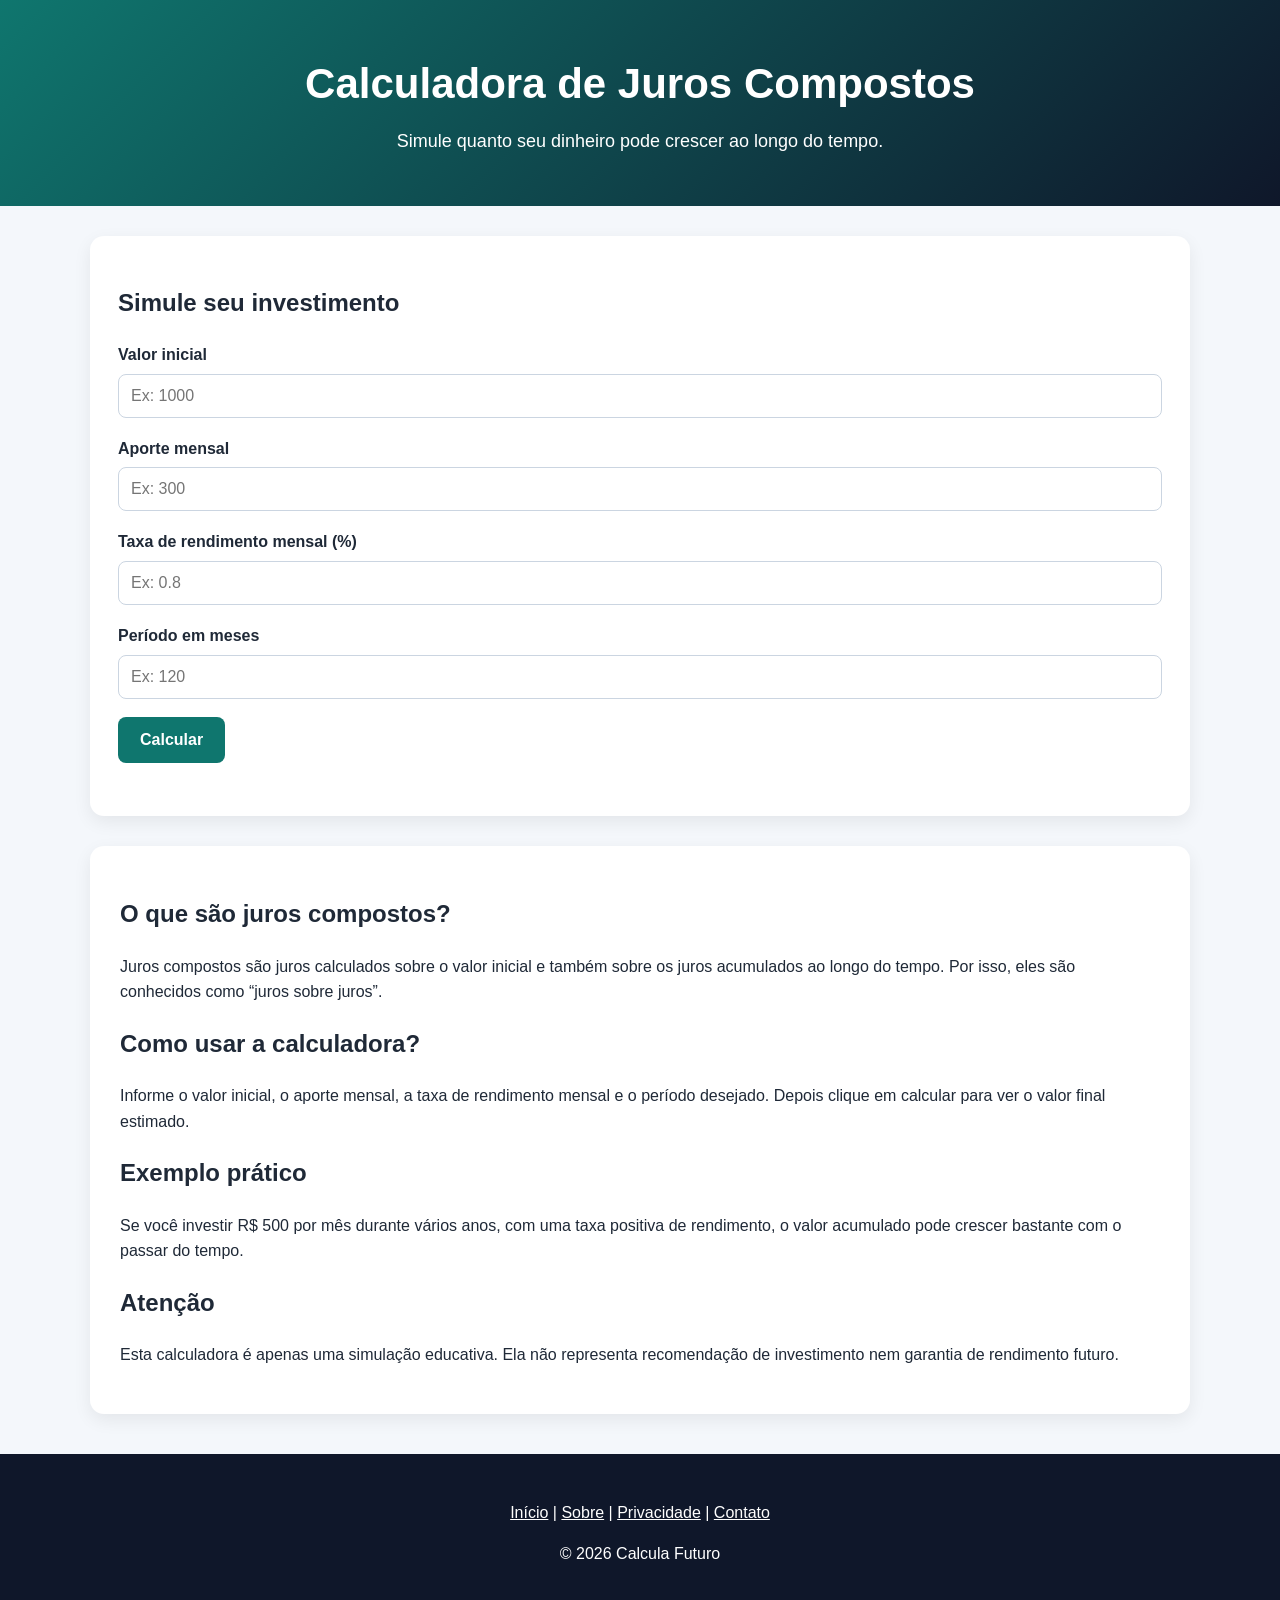
==== juros-compostos.html @ 310ac9f4 "Criar juros-compostos.html" ====
<!DOCTYPE html>
<html lang="pt-BR">
<head>
  <meta charset="UTF-8">
  <meta name="viewport" content="width=device-width, initial-scale=1.0">
  <title>Calculadora de Juros Compostos Online e Gratuita</title>
  <meta name="description" content="Calcule juros compostos com aporte mensal, valor inicial, prazo e taxa de rendimento. Simulador gratuito para investimentos.">
  <link rel="stylesheet" href="style.css">
</head>
<body>

  <header class="topo">
    <div class="container">
      <h1>Calculadora de Juros Compostos</h1>
      <p>Simule quanto seu dinheiro pode crescer ao longo do tempo.</p>
    </div>
  </header>

  <main class="container">

    <section class="formulario">
      <h2>Simule seu investimento</h2>

      <div class="campo">
        <label for="valorInicial">Valor inicial</label>
        <input type="number" id="valorInicial" placeholder="Ex: 1000">
      </div>

      <div class="campo">
        <label for="aporteMensal">Aporte mensal</label>
        <input type="number" id="aporteMensal" placeholder="Ex: 300">
      </div>

      <div class="campo">
        <label for="taxa">Taxa de rendimento mensal (%)</label>
        <input type="number" id="taxa" step="0.01" placeholder="Ex: 0.8">
      </div>

      <div class="campo">
        <label for="periodo">Período em meses</label>
        <input type="number" id="periodo" placeholder="Ex: 120">
      </div>

      <button onclick="calcularJuros()">Calcular</button>

      <div id="resultado" class="resultado" style="display:none;"></div>
      <div id="tabela" class="tabela-container"></div>
    </section>

    <section class="conteudo">
      <h2>O que são juros compostos?</h2>
      <p>
        Juros compostos são juros calculados sobre o valor inicial e também sobre os juros acumulados
        ao longo do tempo. Por isso, eles são conhecidos como “juros sobre juros”.
      </p>

      <h2>Como usar a calculadora?</h2>
      <p>
        Informe o valor inicial, o aporte mensal, a taxa de rendimento mensal e o período desejado.
        Depois clique em calcular para ver o valor final estimado.
      </p>

      <h2>Exemplo prático</h2>
      <p>
        Se você investir R$ 500 por mês durante vários anos, com uma taxa positiva de rendimento,
        o valor acumulado pode crescer bastante com o passar do tempo.
      </p>

      <h2>Atenção</h2>
      <p>
        Esta calculadora é apenas uma simulação educativa. Ela não representa recomendação de investimento
        nem garantia de rendimento futuro.
      </p>
    </section>

  </main>

  <footer class="rodape">
    <div class="container">
      <p>
        <a href="index.html">Início</a> |
        <a href="sobre.html">Sobre</a> |
        <a href="privacidade.html">Privacidade</a> |
        <a href="contato.html">Contato</a>
      </p>
      <p>© 2026 Calcula Futuro</p>
    </div>
  </footer>

  <script src="script.js"></script>
</body>
</html>
---- style.css ----
* {
  box-sizing: border-box;
}

body {
  margin: 0;
  font-family: Arial, Helvetica, sans-serif;
  background: #f4f7fb;
  color: #1f2937;
  line-height: 1.6;
}

.container {
  width: 92%;
  max-width: 1100px;
  margin: 0 auto;
}

.topo {
  background: linear-gradient(135deg, #0f766e, #0f172a);
  color: white;
  padding: 50px 0;
  text-align: center;
}

.topo h1 {
  font-size: 42px;
  margin: 0 0 10px;
}

.topo p {
  font-size: 18px;
  margin: 0;
}

.hero {
  background: white;
  margin-top: 30px;
  padding: 35px;
  border-radius: 16px;
  box-shadow: 0 8px 24px rgba(0, 0, 0, 0.08);
  text-align: center;
}

.hero h2 {
  font-size: 32px;
  margin-top: 0;
}

.botao {
  display: inline-block;
  background: #0f766e;
  color: white;
  padding: 14px 22px;
  border-radius: 8px;
  text-decoration: none;
  font-weight: bold;
  margin-top: 15px;
}

.botao:hover {
  background: #115e59;
}

.cards {
  display: grid;
  grid-template-columns: repeat(3, 1fr);
  gap: 22px;
  margin: 30px 0;
}

.card {
  background: white;
  padding: 24px;
  border-radius: 14px;
  box-shadow: 0 6px 18px rgba(0, 0, 0, 0.07);
}

.card h3 {
  margin-top: 0;
}

.card a {
  color: #0f766e;
  font-weight: bold;
}

.bloqueado {
  opacity: 0.7;
}

.formulario {
  background: white;
  padding: 28px;
  border-radius: 14px;
  box-shadow: 0 6px 18px rgba(0, 0, 0, 0.07);
  margin: 30px 0;
}

.campo {
  margin-bottom: 18px;
}

label {
  display: block;
  font-weight: bold;
  margin-bottom: 6px;
}

input, select {
  width: 100%;
  padding: 12px;
  border: 1px solid #cbd5e1;
  border-radius: 8px;
  font-size: 16px;
}

button {
  background: #0f766e;
  color: white;
  padding: 14px 22px;
  border: none;
  border-radius: 8px;
  font-size: 16px;
  font-weight: bold;
  cursor: pointer;
}

button:hover {
  background: #115e59;
}

.resultado {
  background: #ecfdf5;
  border-left: 5px solid #0f766e;
  padding: 22px;
  border-radius: 10px;
  margin-top: 25px;
}

.tabela-container {
  overflow-x: auto;
  margin-top: 25px;
}

table {
  width: 100%;
  border-collapse: collapse;
  background: white;
}

th, td {
  padding: 12px;
  border: 1px solid #e5e7eb;
  text-align: right;
}

th {
  background: #0f766e;
  color: white;
}

.conteudo {
  background: white;
  padding: 30px;
  border-radius: 14px;
  margin: 30px 0;
  box-shadow: 0 6px 18px rgba(0, 0, 0, 0.07);
}

.rodape {
  text-align: center;
  padding: 30px 0;
  margin-top: 40px;
  background: #0f172a;
  color: white;
}

.rodape a {
  color: white;
}

@media (max-width: 768px) {
  .cards {
    grid-template-columns: 1fr;
  }

  .topo h1 {
    font-size: 32px;
  }

  .hero h2 {
    font-size: 26px;
  }
}
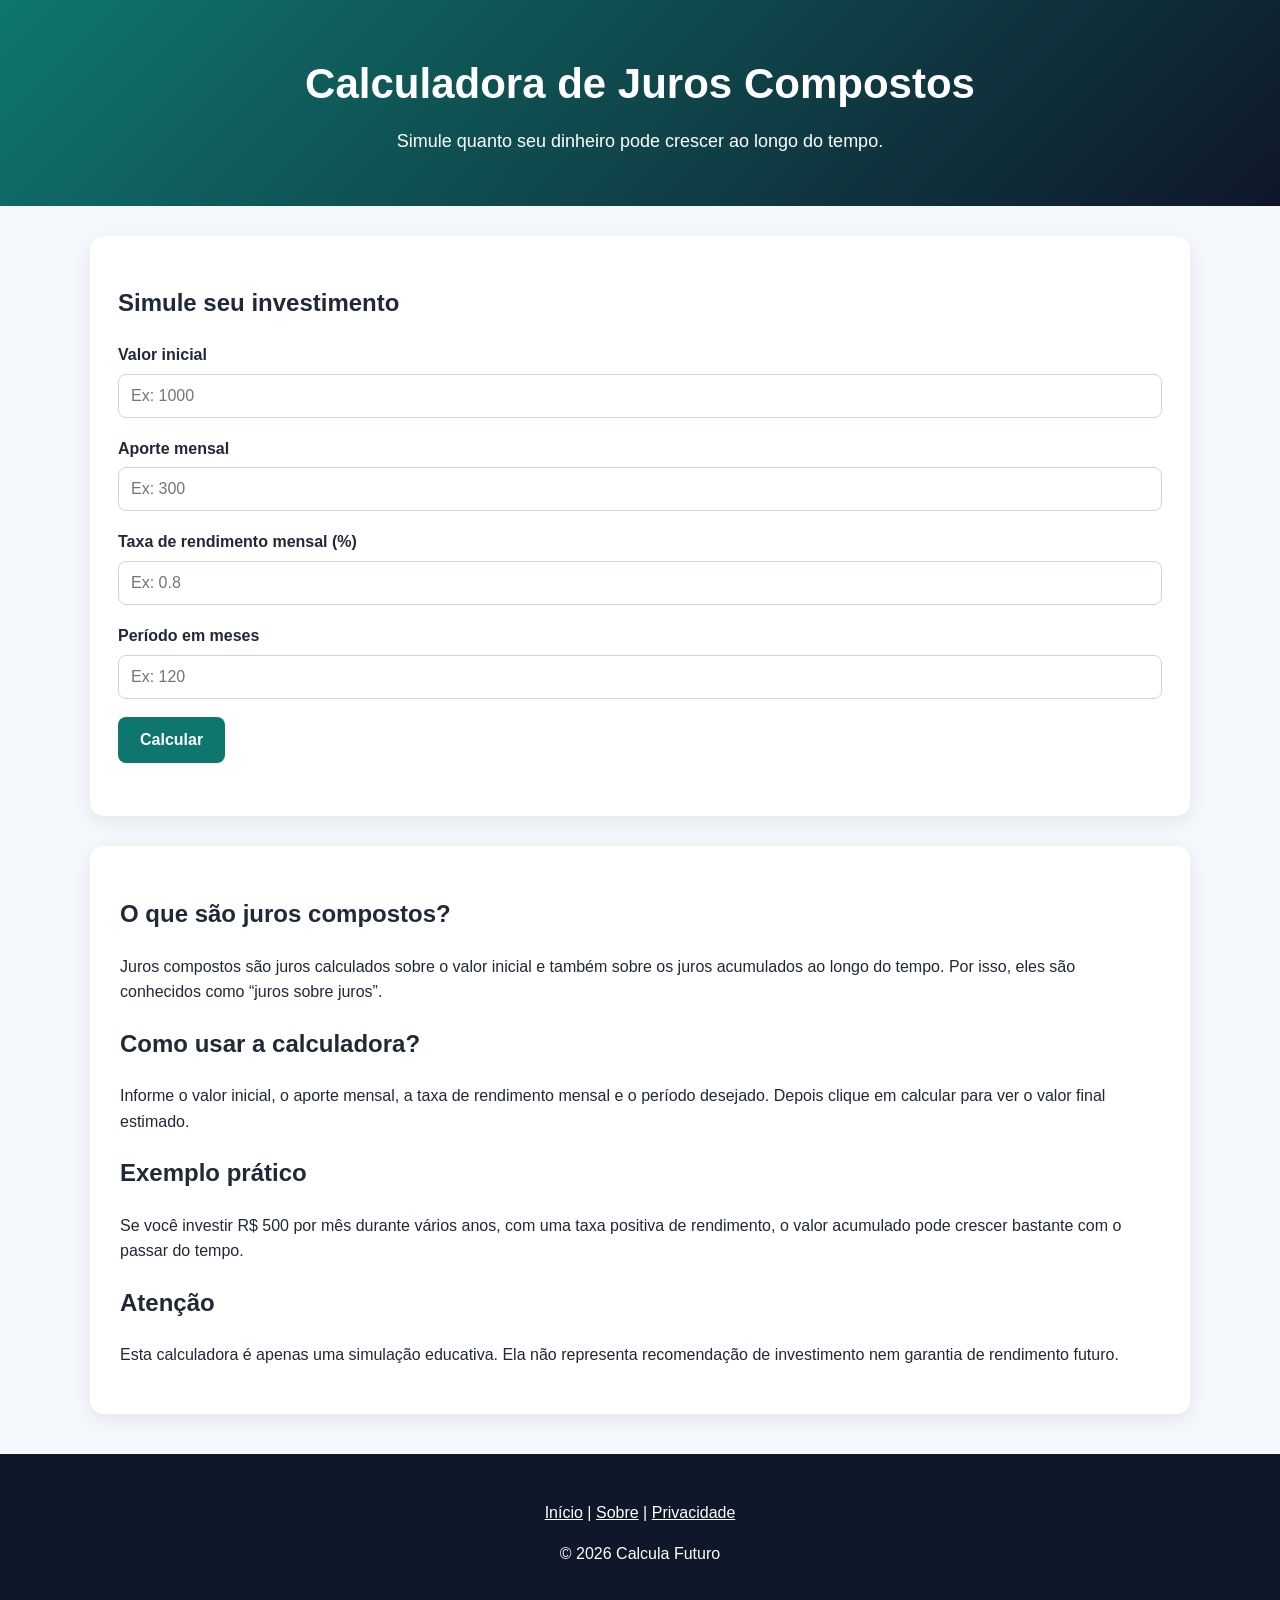
==== commit c20e5061: "Atualizar o juros-compostos.html" ====
--- a/juros-compostos.html
+++ b/juros-compostos.html
@@ -80,8 +80,7 @@
       <p>
         <a href="index.html">Início</a> |
         <a href="sobre.html">Sobre</a> |
-        <a href="privacidade.html">Privacidade</a> |
-        <a href="contato.html">Contato</a>
+        <a href="privacidade.html">Privacidade</a>
       </p>
       <p>© 2026 Calcula Futuro</p>
     </div>
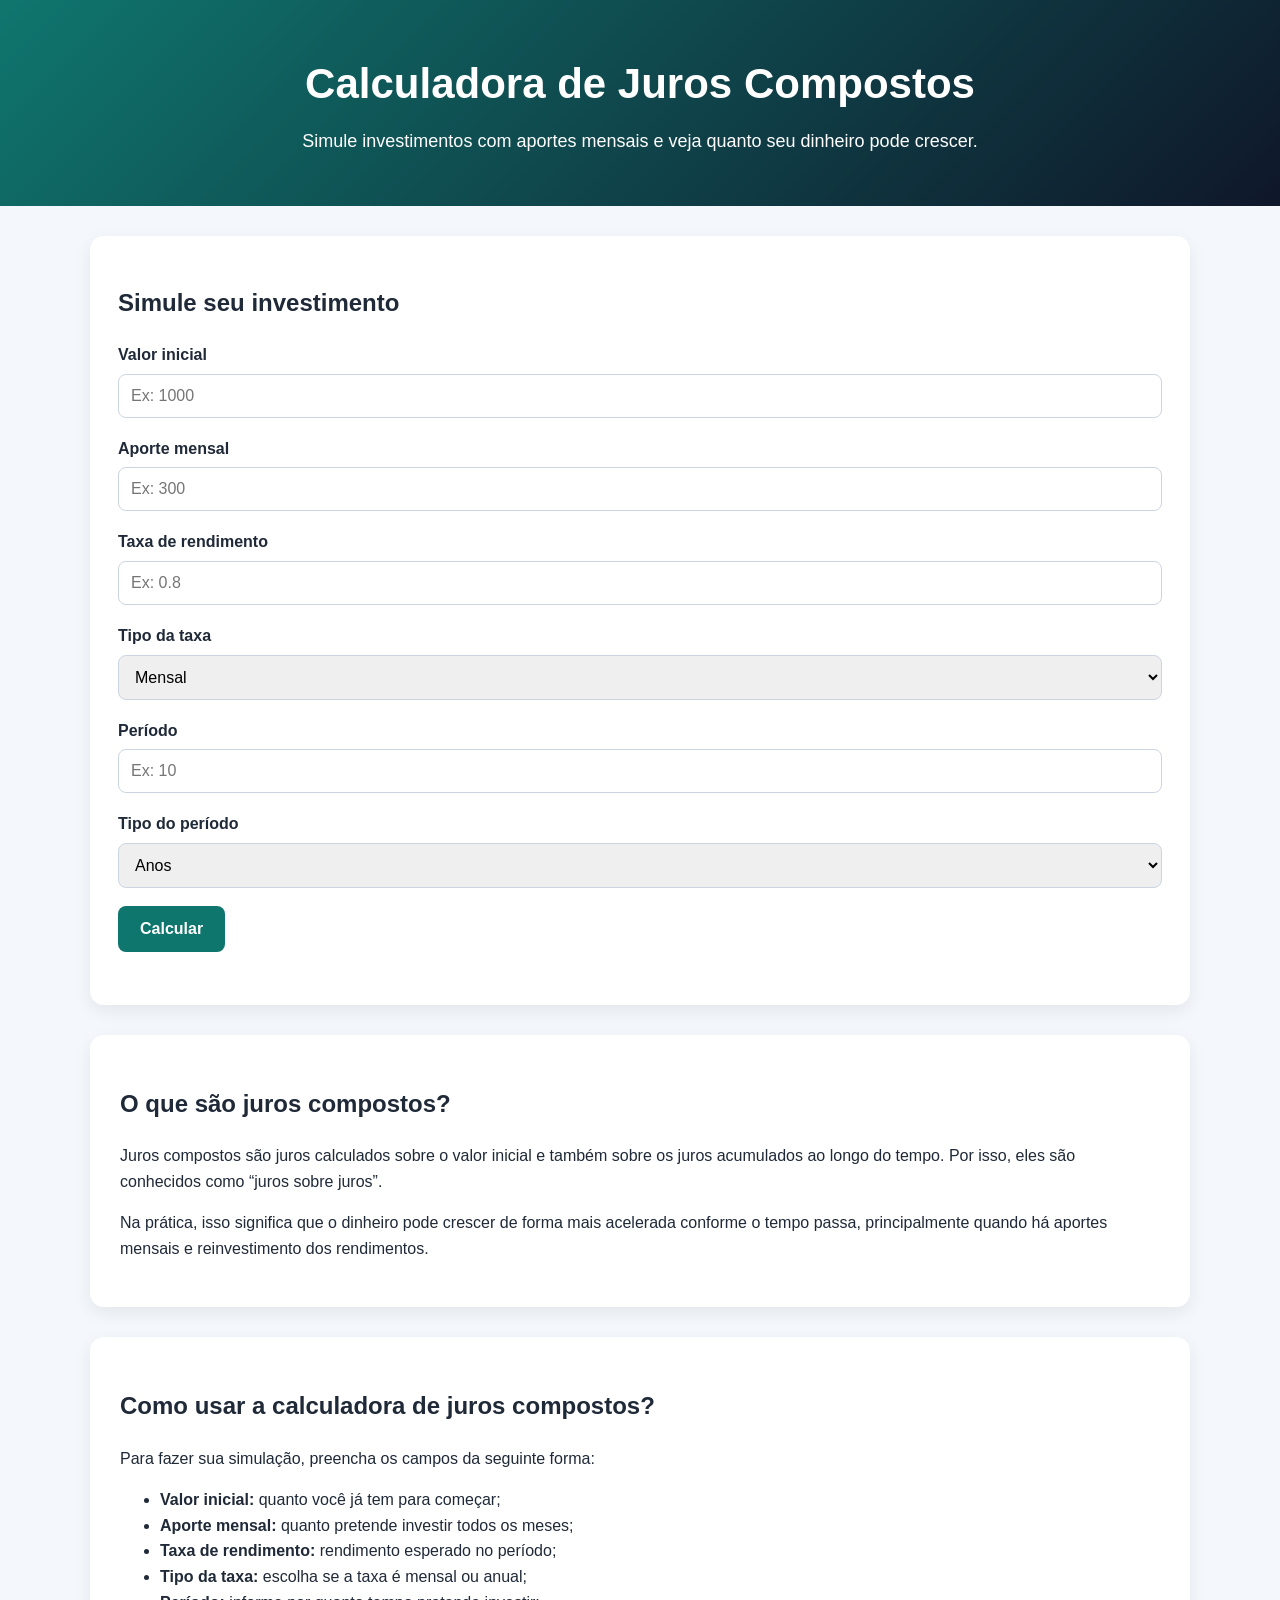
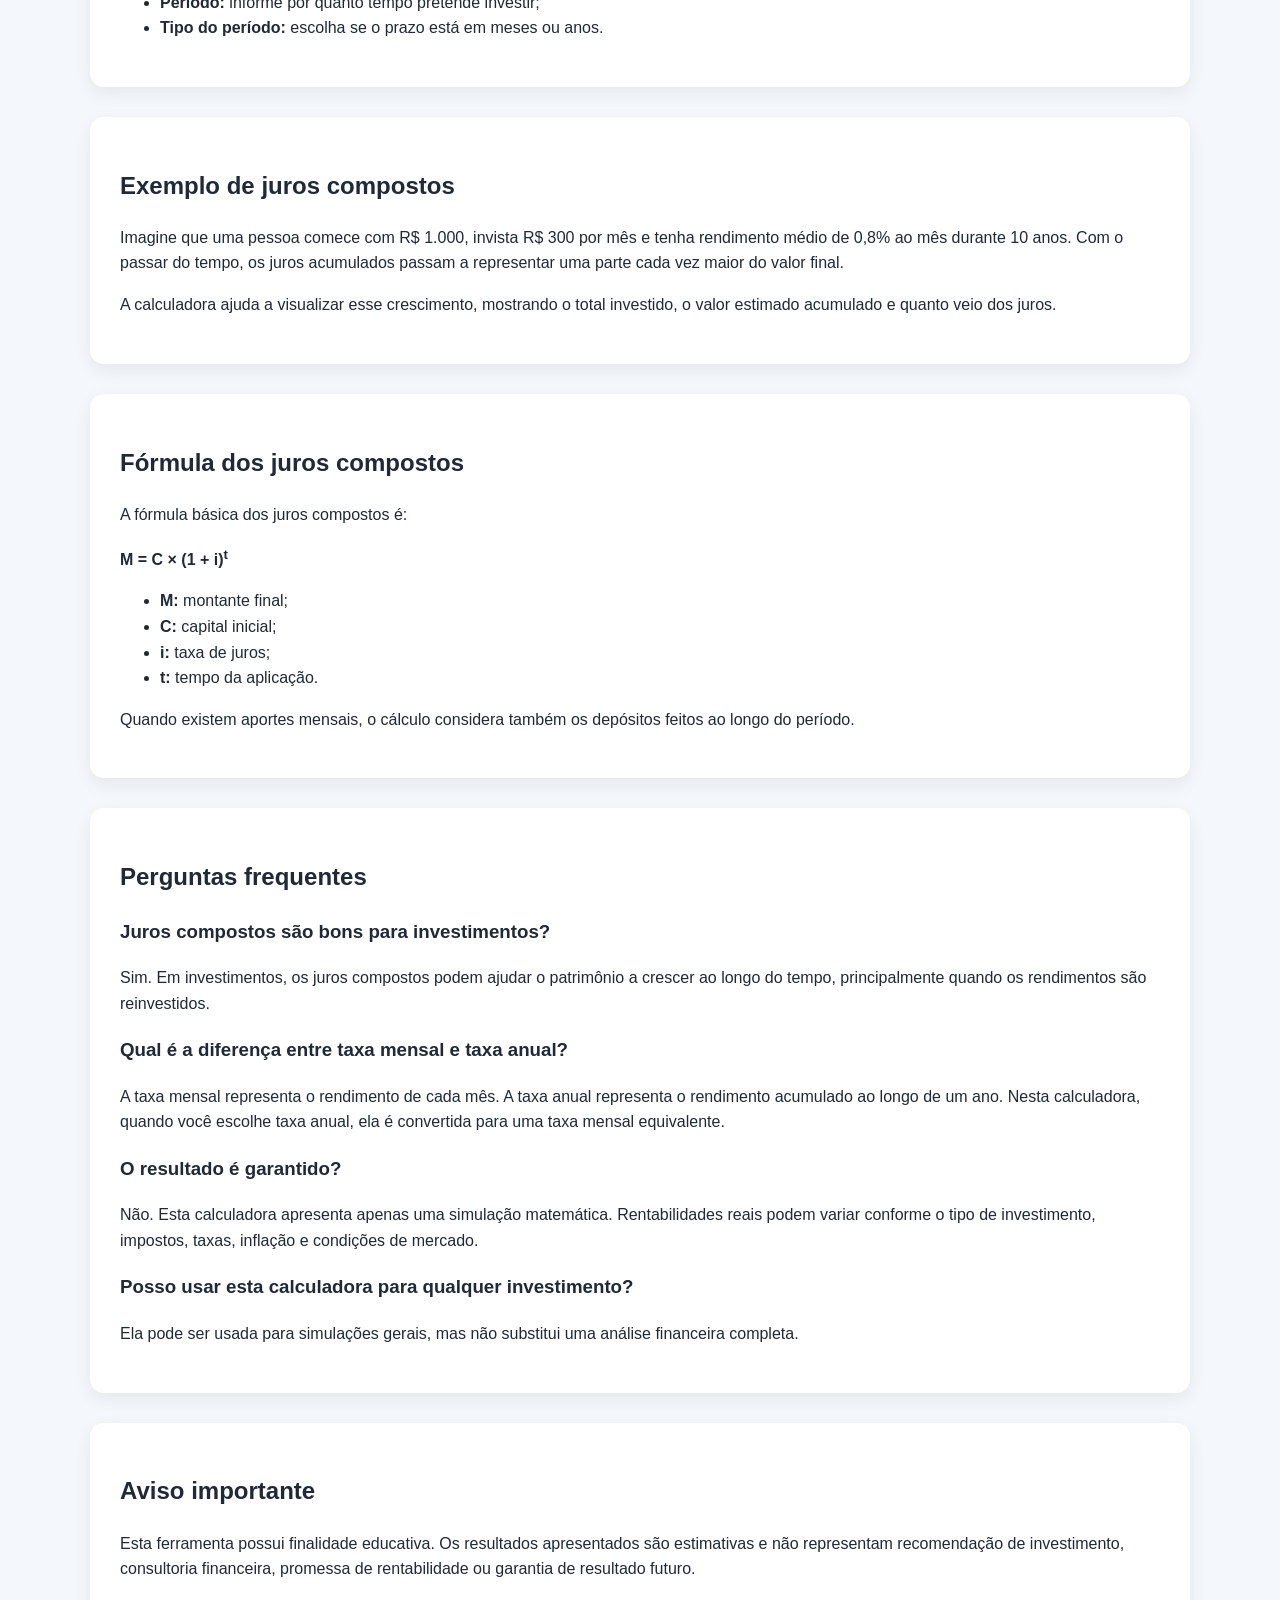
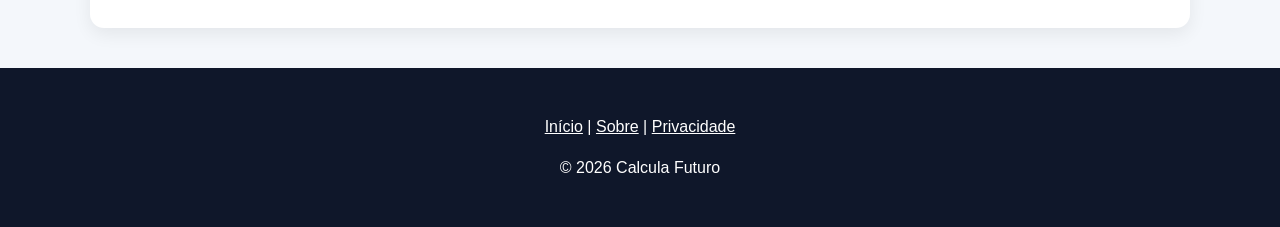
==== commit e73feefa: "Atualizar o juros-compostos.html" ====
--- a/juros-compostos.html
+++ b/juros-compostos.html
@@ -3,8 +3,11 @@
 <head>
   <meta charset="UTF-8">
   <meta name="viewport" content="width=device-width, initial-scale=1.0">
+
   <title>Calculadora de Juros Compostos Online e Gratuita</title>
-  <meta name="description" content="Calcule juros compostos com aporte mensal, valor inicial, prazo e taxa de rendimento. Simulador gratuito para investimentos.">
+
+  <meta name="description" content="Calcule juros compostos online com valor inicial, aporte mensal, taxa mensal ou anual e prazo em meses ou anos. Simulador gratuito de investimentos.">
+
   <link rel="stylesheet" href="style.css">
 </head>
 <body>
@@ -12,7 +15,7 @@
   <header class="topo">
     <div class="container">
       <h1>Calculadora de Juros Compostos</h1>
-      <p>Simule quanto seu dinheiro pode crescer ao longo do tempo.</p>
+      <p>Simule investimentos com aportes mensais e veja quanto seu dinheiro pode crescer.</p>
     </div>
   </header>
 
@@ -23,22 +26,38 @@
 
       <div class="campo">
         <label for="valorInicial">Valor inicial</label>
-        <input type="number" id="valorInicial" placeholder="Ex: 1000">
+        <input type="number" id="valorInicial" placeholder="Ex: 1000" min="0" step="0.01">
       </div>
 
       <div class="campo">
         <label for="aporteMensal">Aporte mensal</label>
-        <input type="number" id="aporteMensal" placeholder="Ex: 300">
+        <input type="number" id="aporteMensal" placeholder="Ex: 300" min="0" step="0.01">
       </div>
 
       <div class="campo">
-        <label for="taxa">Taxa de rendimento mensal (%)</label>
-        <input type="number" id="taxa" step="0.01" placeholder="Ex: 0.8">
+        <label for="taxa">Taxa de rendimento</label>
+        <input type="number" id="taxa" step="0.01" placeholder="Ex: 0.8" min="0">
       </div>
 
       <div class="campo">
-        <label for="periodo">Período em meses</label>
-        <input type="number" id="periodo" placeholder="Ex: 120">
+        <label for="tipoTaxa">Tipo da taxa</label>
+        <select id="tipoTaxa">
+          <option value="mensal">Mensal</option>
+          <option value="anual">Anual</option>
+        </select>
+      </div>
+
+      <div class="campo">
+        <label for="periodo">Período</label>
+        <input type="number" id="periodo" placeholder="Ex: 10" min="1">
+      </div>
+
+      <div class="campo">
+        <label for="tipoPeriodo">Tipo do período</label>
+        <select id="tipoPeriodo">
+          <option value="anos">Anos</option>
+          <option value="meses">Meses</option>
+        </select>
       </div>
 
       <button onclick="calcularJuros()">Calcular</button>
@@ -49,27 +68,102 @@
 
     <section class="conteudo">
       <h2>O que são juros compostos?</h2>
+
       <p>
         Juros compostos são juros calculados sobre o valor inicial e também sobre os juros acumulados
         ao longo do tempo. Por isso, eles são conhecidos como “juros sobre juros”.
       </p>
 
-      <h2>Como usar a calculadora?</h2>
       <p>
-        Informe o valor inicial, o aporte mensal, a taxa de rendimento mensal e o período desejado.
-        Depois clique em calcular para ver o valor final estimado.
+        Na prática, isso significa que o dinheiro pode crescer de forma mais acelerada conforme o tempo passa,
+        principalmente quando há aportes mensais e reinvestimento dos rendimentos.
+      </p>
+    </section>
+
+    <section class="conteudo">
+      <h2>Como usar a calculadora de juros compostos?</h2>
+
+      <p>Para fazer sua simulação, preencha os campos da seguinte forma:</p>
+
+      <ul>
+        <li><strong>Valor inicial:</strong> quanto você já tem para começar;</li>
+        <li><strong>Aporte mensal:</strong> quanto pretende investir todos os meses;</li>
+        <li><strong>Taxa de rendimento:</strong> rendimento esperado no período;</li>
+        <li><strong>Tipo da taxa:</strong> escolha se a taxa é mensal ou anual;</li>
+        <li><strong>Período:</strong> informe por quanto tempo pretende investir;</li>
+        <li><strong>Tipo do período:</strong> escolha se o prazo está em meses ou anos.</li>
+      </ul>
+    </section>
+
+    <section class="conteudo">
+      <h2>Exemplo de juros compostos</h2>
+
+      <p>
+        Imagine que uma pessoa comece com R$ 1.000, invista R$ 300 por mês e tenha rendimento médio
+        de 0,8% ao mês durante 10 anos. Com o passar do tempo, os juros acumulados passam a representar
+        uma parte cada vez maior do valor final.
       </p>
 
-      <h2>Exemplo prático</h2>
       <p>
-        Se você investir R$ 500 por mês durante vários anos, com uma taxa positiva de rendimento,
-        o valor acumulado pode crescer bastante com o passar do tempo.
+        A calculadora ajuda a visualizar esse crescimento, mostrando o total investido, o valor estimado
+        acumulado e quanto veio dos juros.
+      </p>
+    </section>
+
+    <section class="conteudo">
+      <h2>Fórmula dos juros compostos</h2>
+
+      <p>A fórmula básica dos juros compostos é:</p>
+
+      <p><strong>M = C × (1 + i)<sup>t</sup></strong></p>
+
+      <ul>
+        <li><strong>M:</strong> montante final;</li>
+        <li><strong>C:</strong> capital inicial;</li>
+        <li><strong>i:</strong> taxa de juros;</li>
+        <li><strong>t:</strong> tempo da aplicação.</li>
+      </ul>
+
+      <p>
+        Quando existem aportes mensais, o cálculo considera também os depósitos feitos ao longo do período.
+      </p>
+    </section>
+
+    <section class="conteudo">
+      <h2>Perguntas frequentes</h2>
+
+      <h3>Juros compostos são bons para investimentos?</h3>
+      <p>
+        Sim. Em investimentos, os juros compostos podem ajudar o patrimônio a crescer ao longo do tempo,
+        principalmente quando os rendimentos são reinvestidos.
       </p>
 
-      <h2>Atenção</h2>
+      <h3>Qual é a diferença entre taxa mensal e taxa anual?</h3>
       <p>
-        Esta calculadora é apenas uma simulação educativa. Ela não representa recomendação de investimento
-        nem garantia de rendimento futuro.
+        A taxa mensal representa o rendimento de cada mês. A taxa anual representa o rendimento acumulado
+        ao longo de um ano. Nesta calculadora, quando você escolhe taxa anual, ela é convertida para uma
+        taxa mensal equivalente.
+      </p>
+
+      <h3>O resultado é garantido?</h3>
+      <p>
+        Não. Esta calculadora apresenta apenas uma simulação matemática. Rentabilidades reais podem variar
+        conforme o tipo de investimento, impostos, taxas, inflação e condições de mercado.
+      </p>
+
+      <h3>Posso usar esta calculadora para qualquer investimento?</h3>
+      <p>
+        Ela pode ser usada para simulações gerais, mas não substitui uma análise financeira completa.
+      </p>
+    </section>
+
+    <section class="conteudo">
+      <h2>Aviso importante</h2>
+
+      <p>
+        Esta ferramenta possui finalidade educativa. Os resultados apresentados são estimativas e não
+        representam recomendação de investimento, consultoria financeira, promessa de rentabilidade ou
+        garantia de resultado futuro.
       </p>
     </section>
 
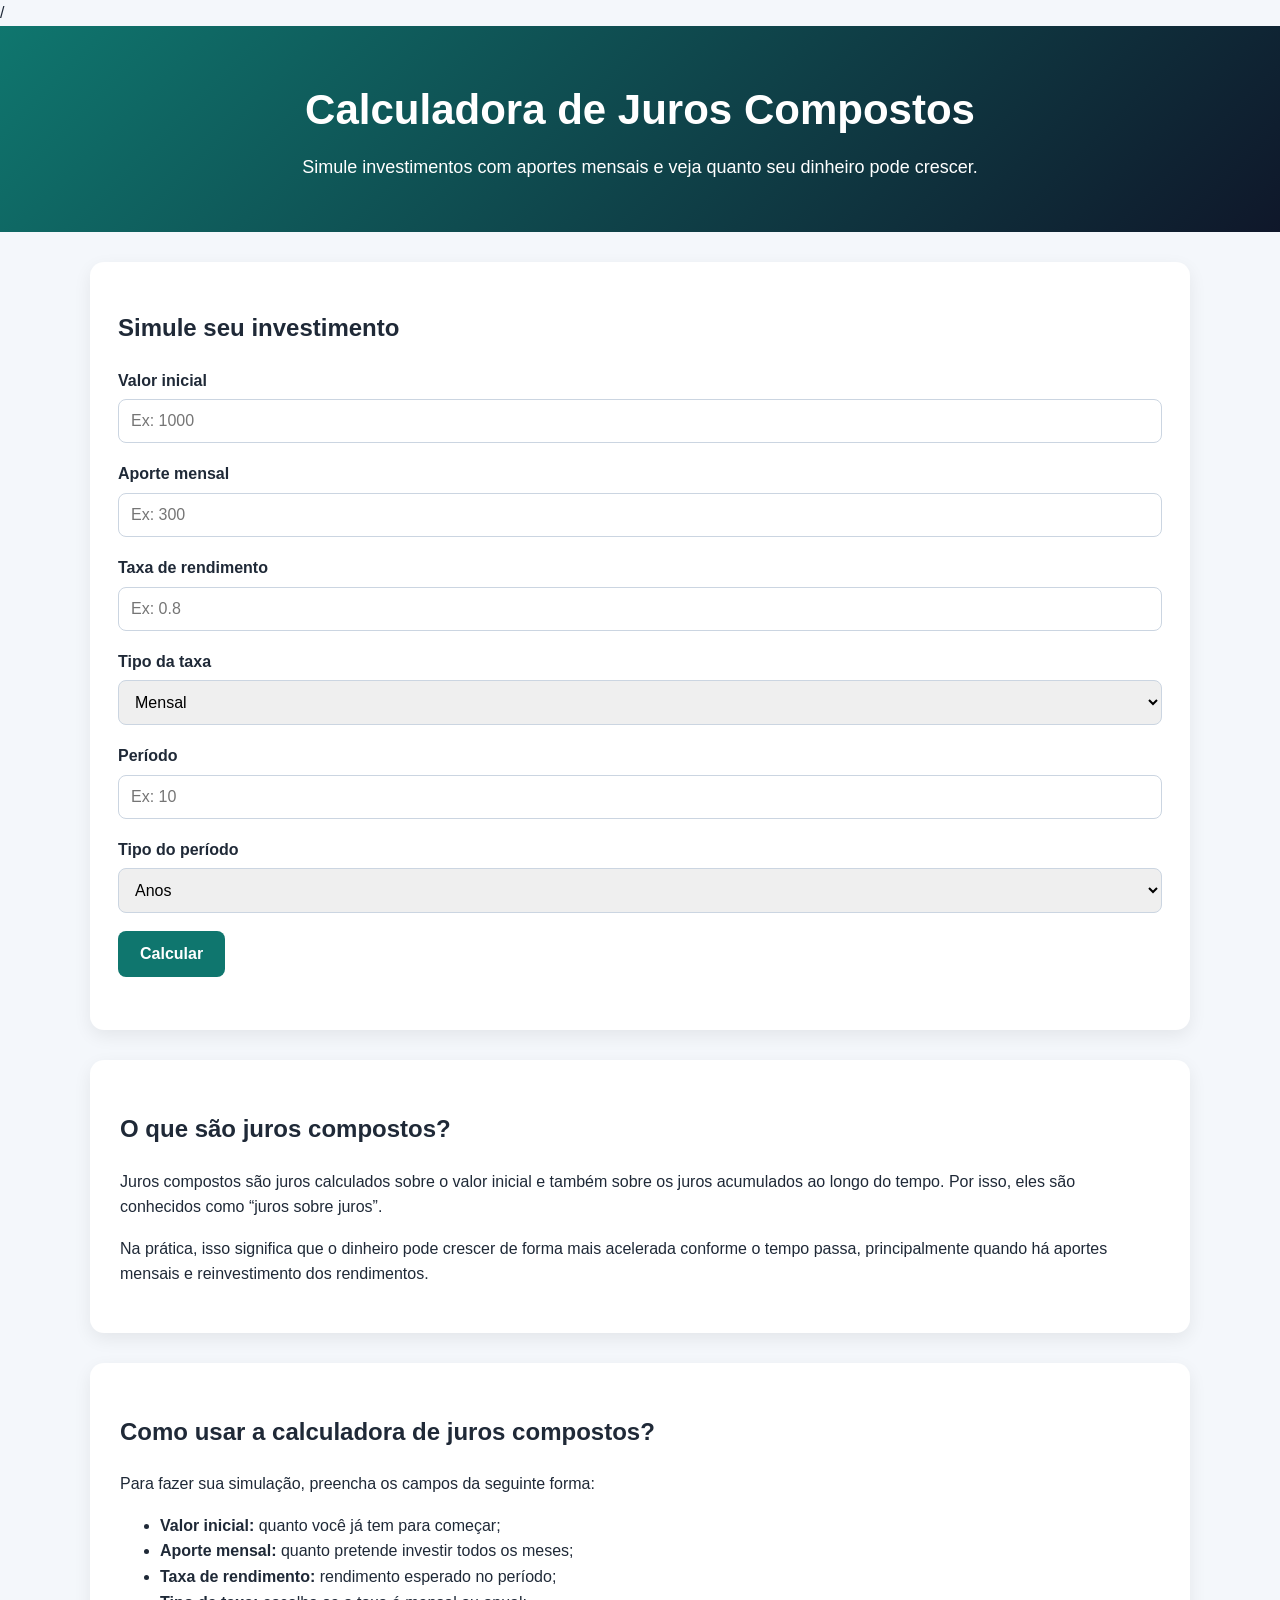
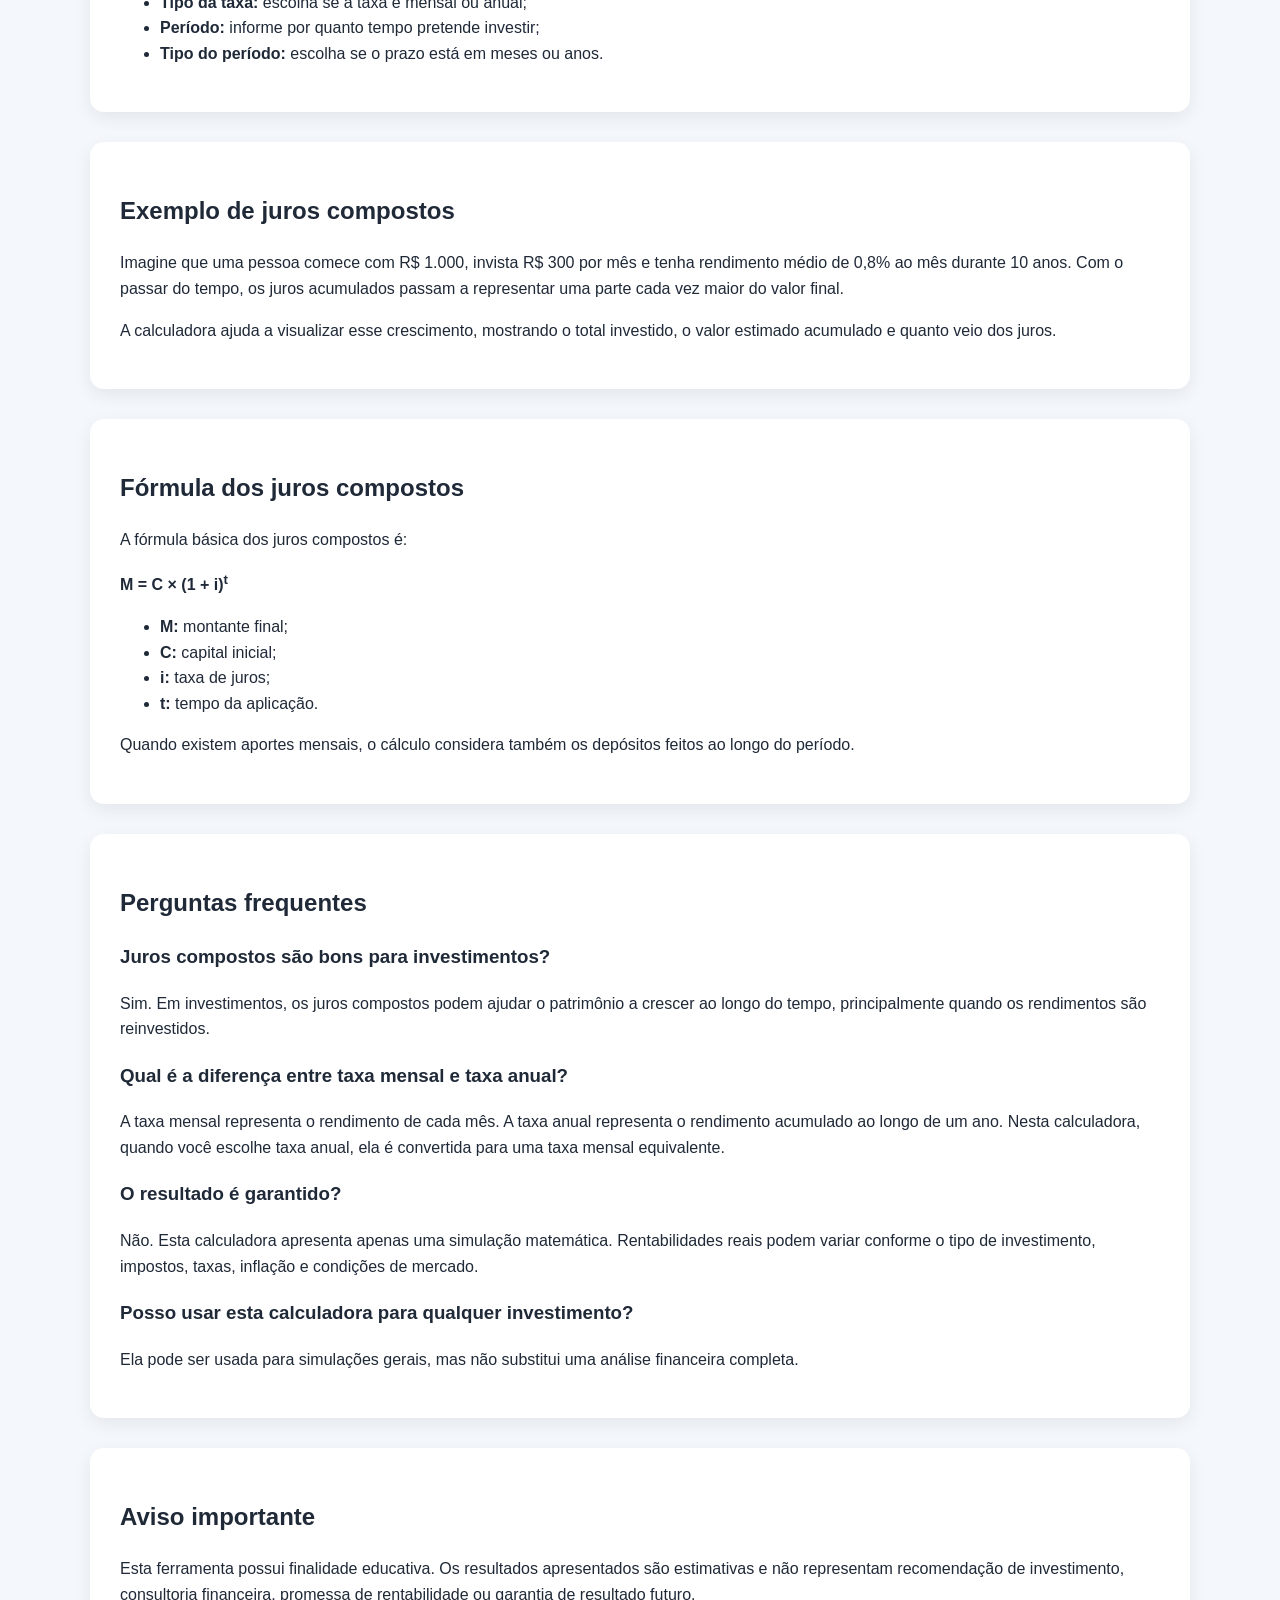
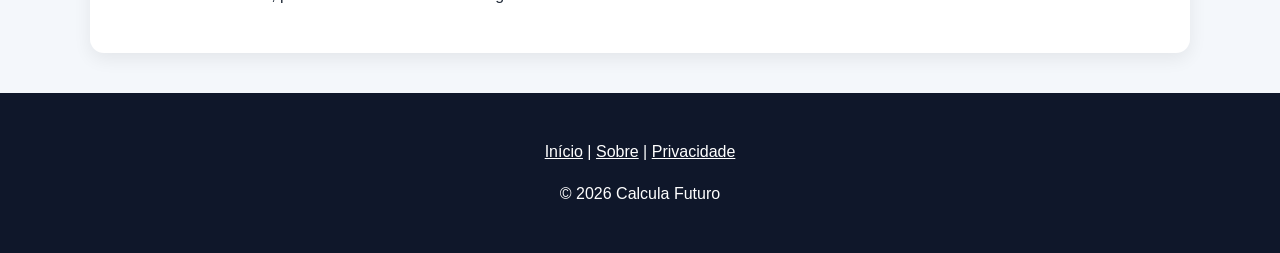
==== commit 09a66308: "Atualizar o juros-compostos.html" ====
--- a/juros-compostos.html
+++ b/juros-compostos.html
@@ -10,7 +10,7 @@
 
   <link rel="stylesheet" href="style.css">
 </head>
-<body>
+<body>/
 
   <header class="topo">
     <div class="container">
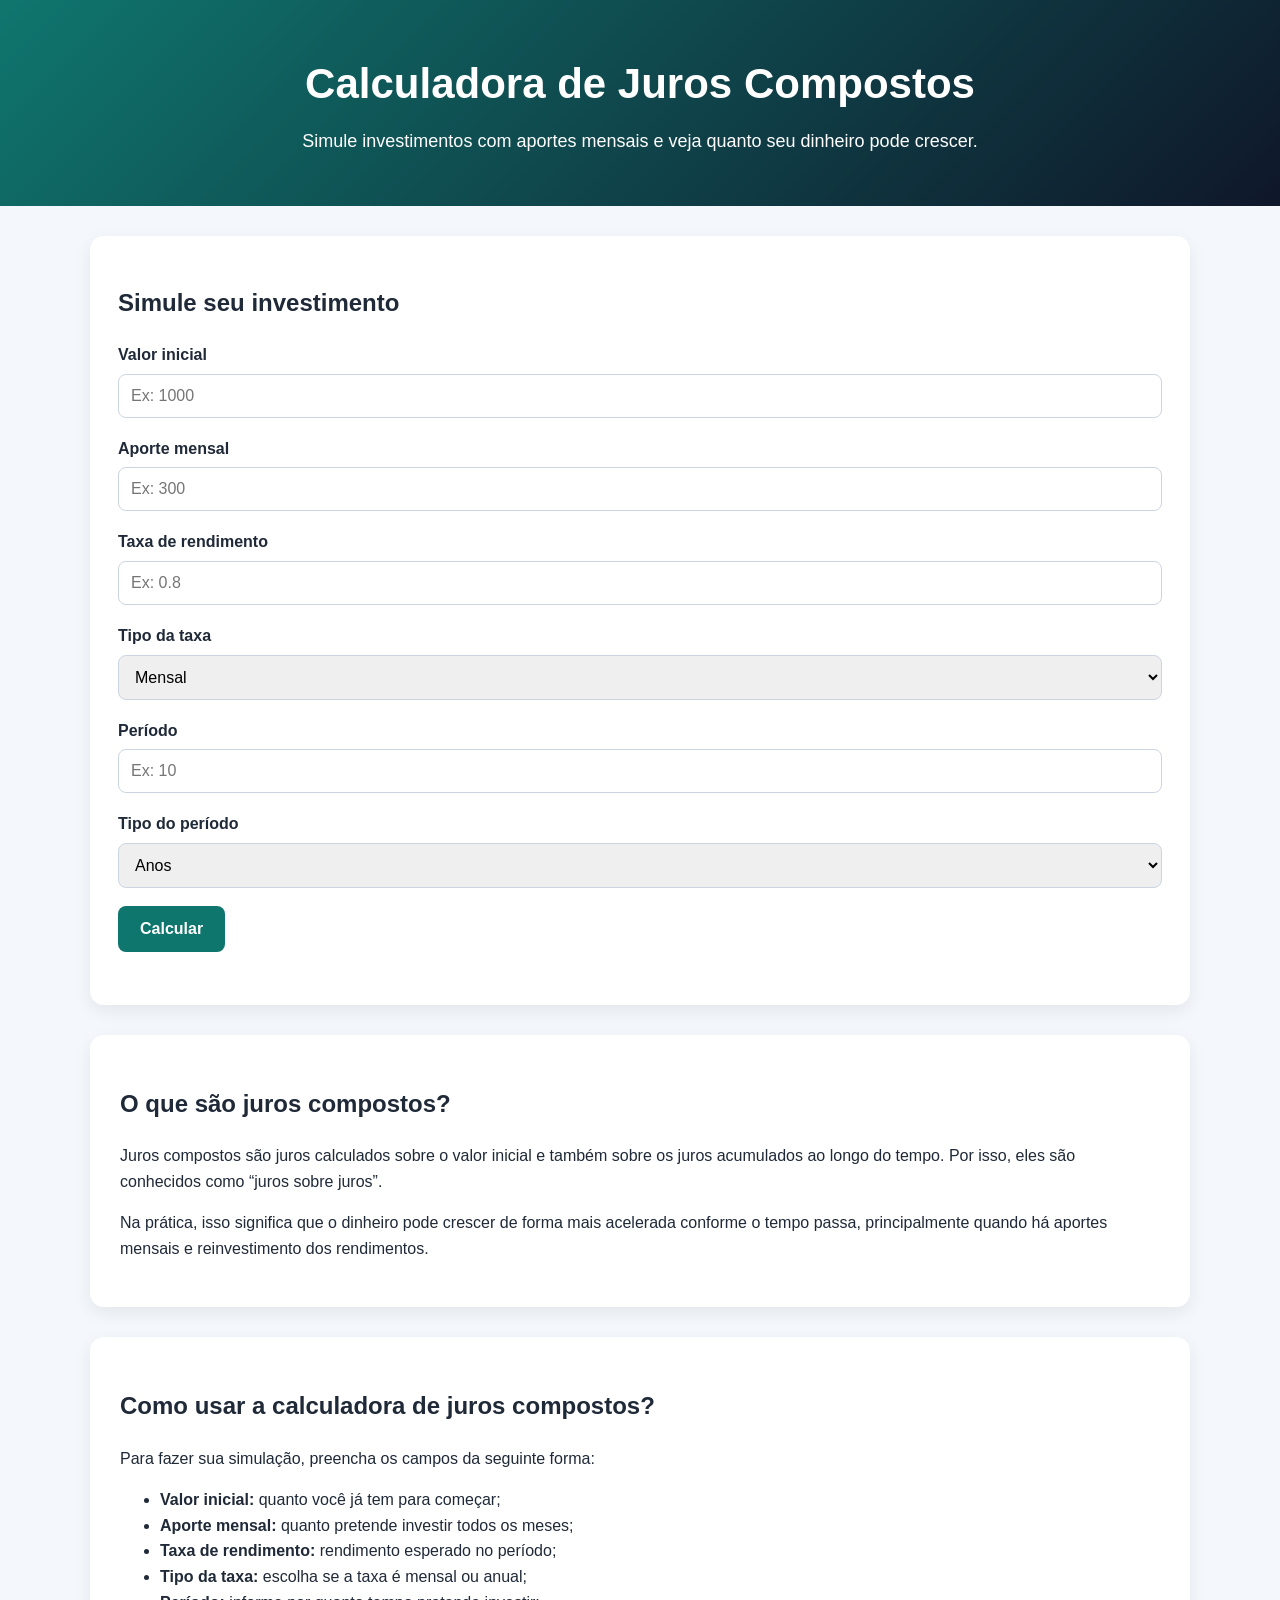
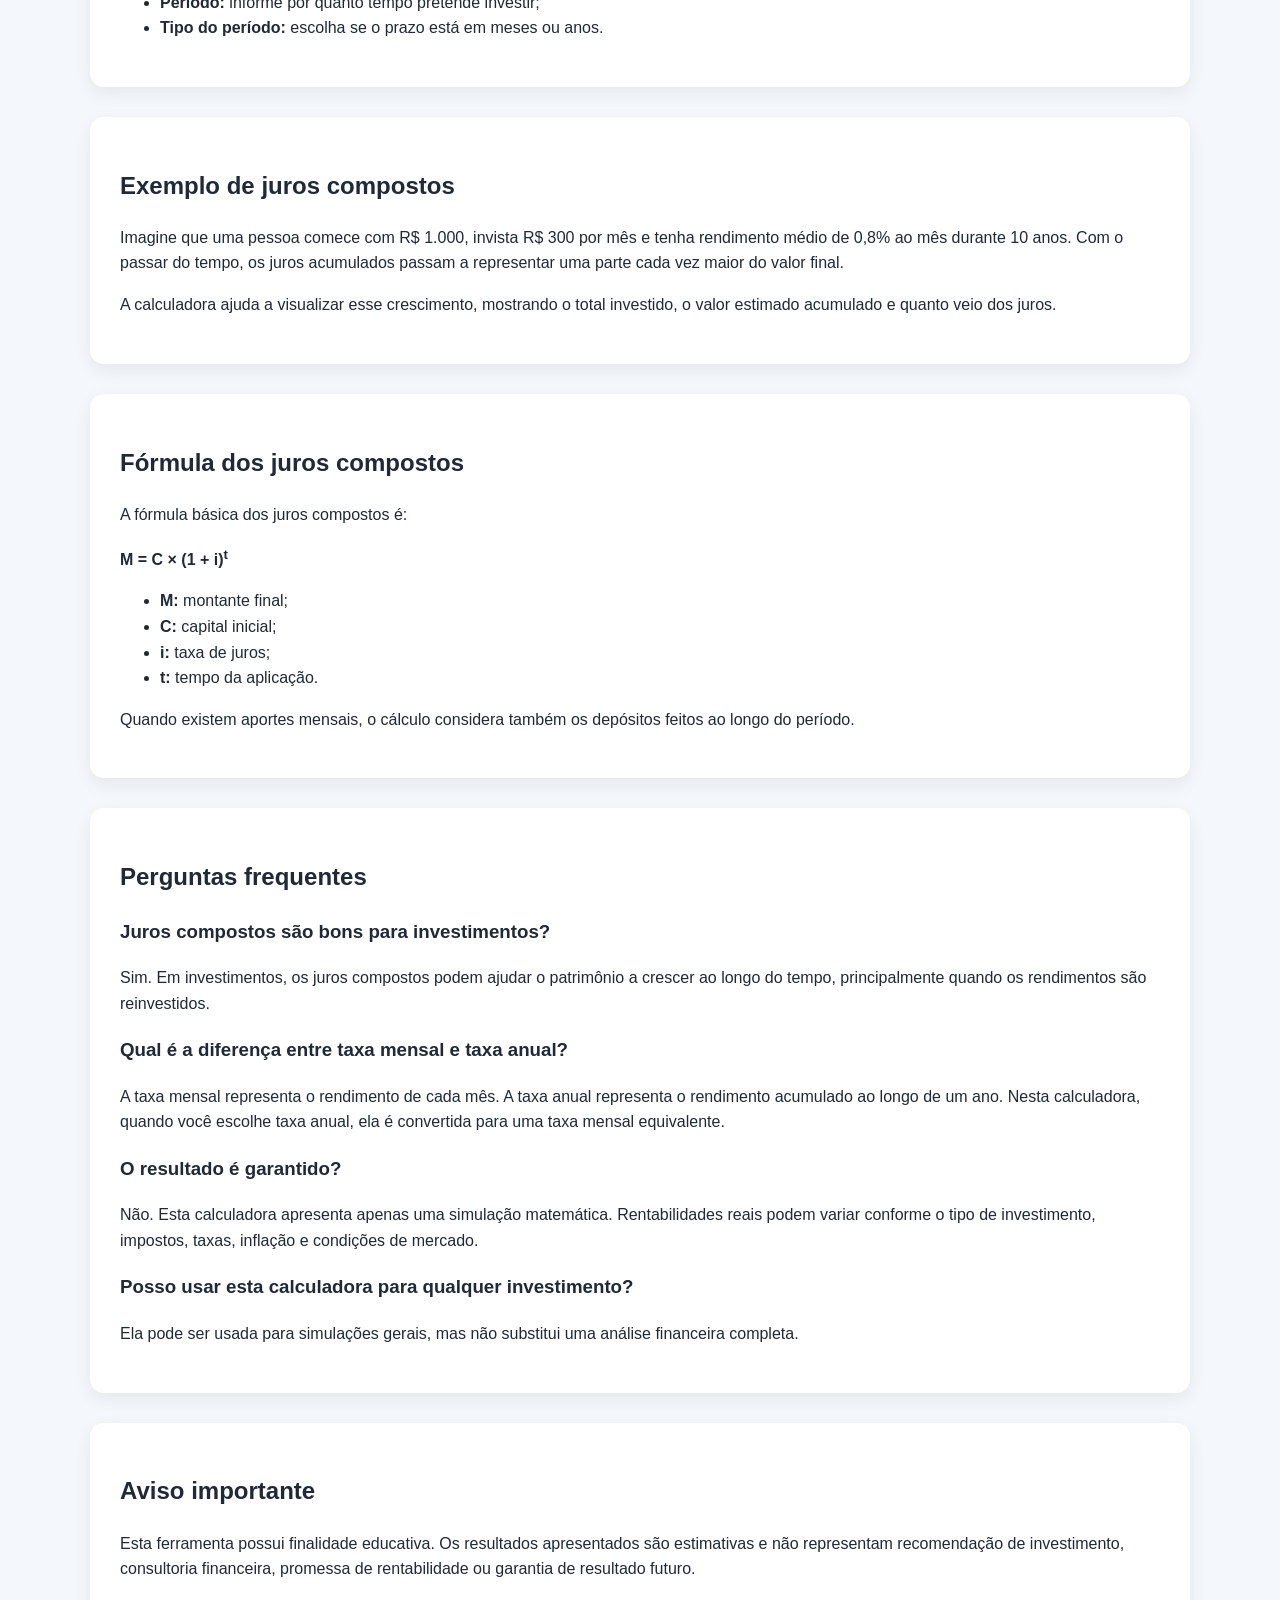
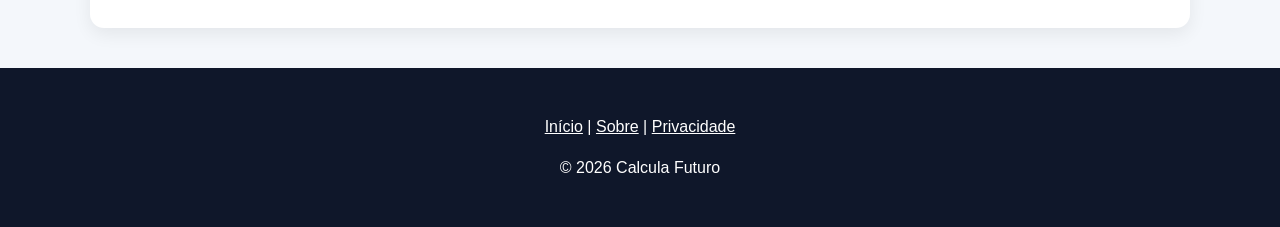
==== commit 60d90d0b: "Atualizar o juros-compostos.html" ====
--- a/juros-compostos.html
+++ b/juros-compostos.html
@@ -10,7 +10,7 @@
 
   <link rel="stylesheet" href="style.css">
 </head>
-<body>/
+<body>
 
   <header class="topo">
     <div class="container">
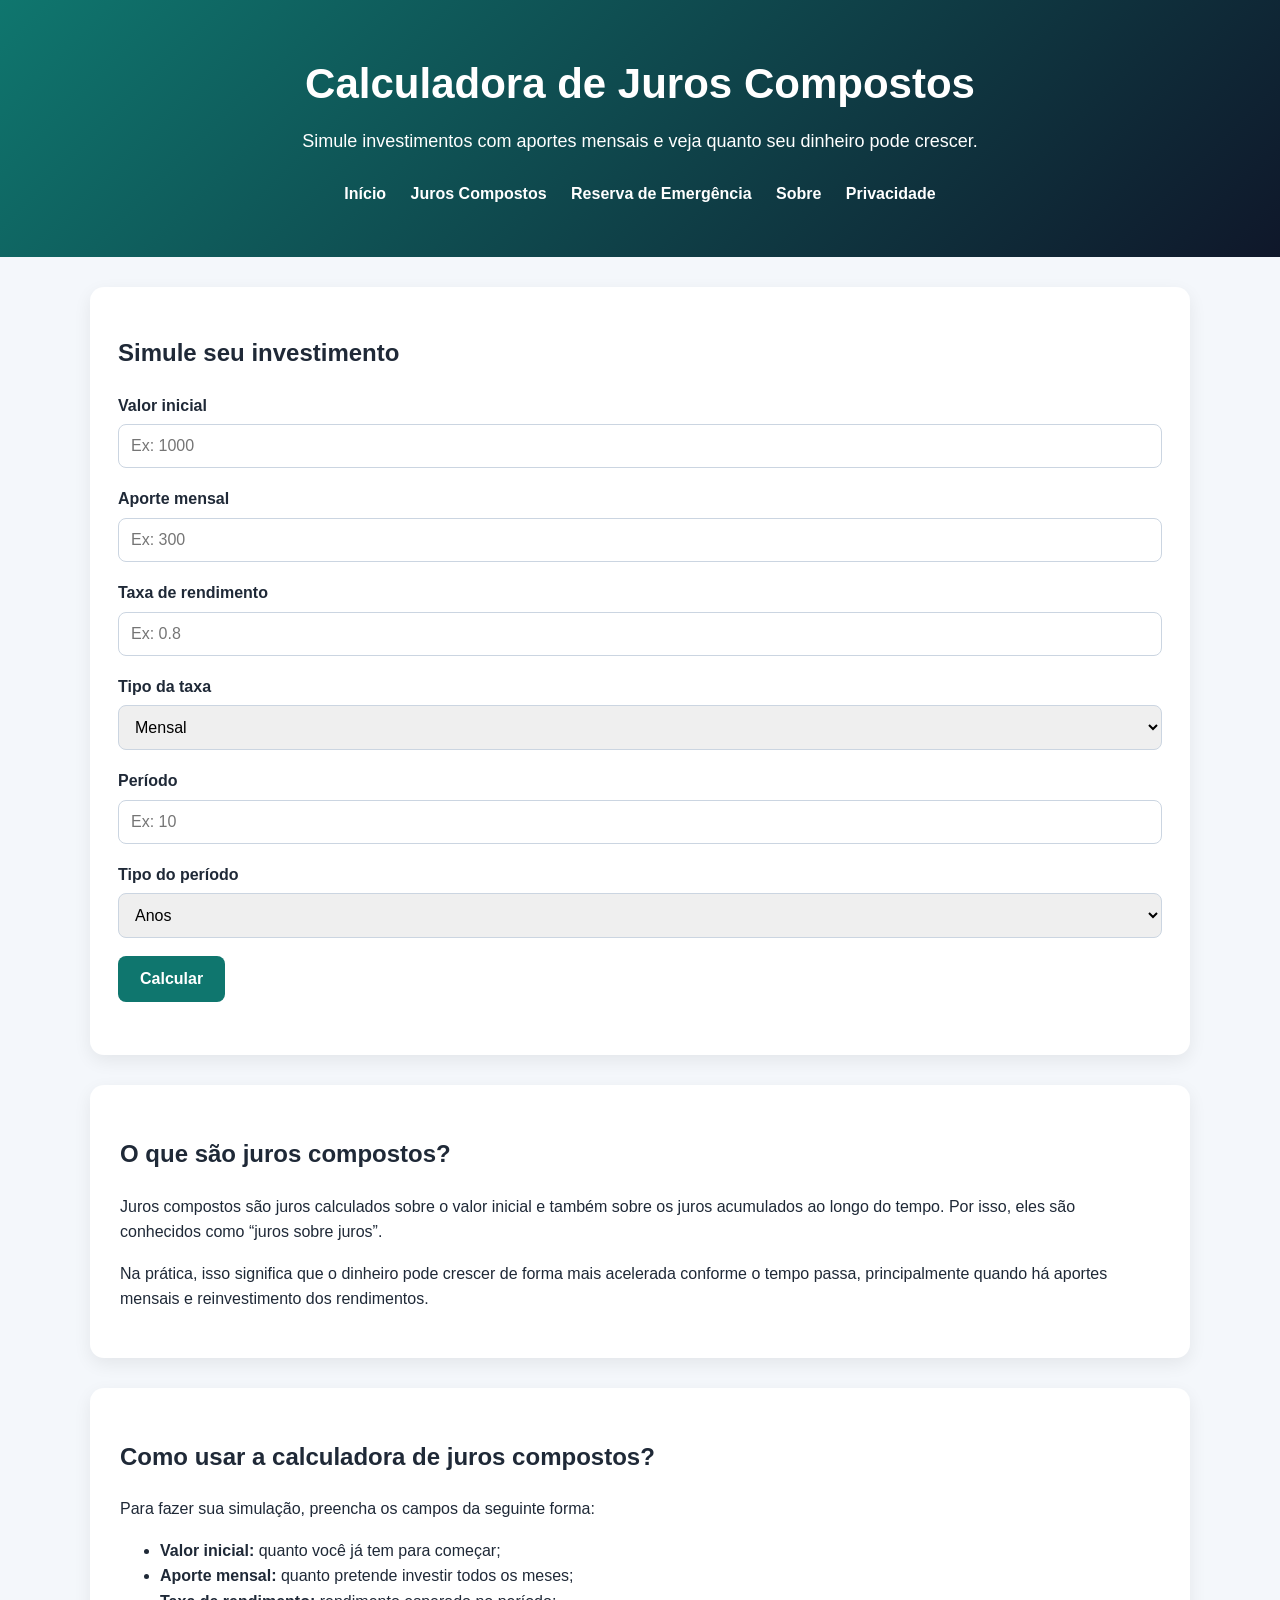
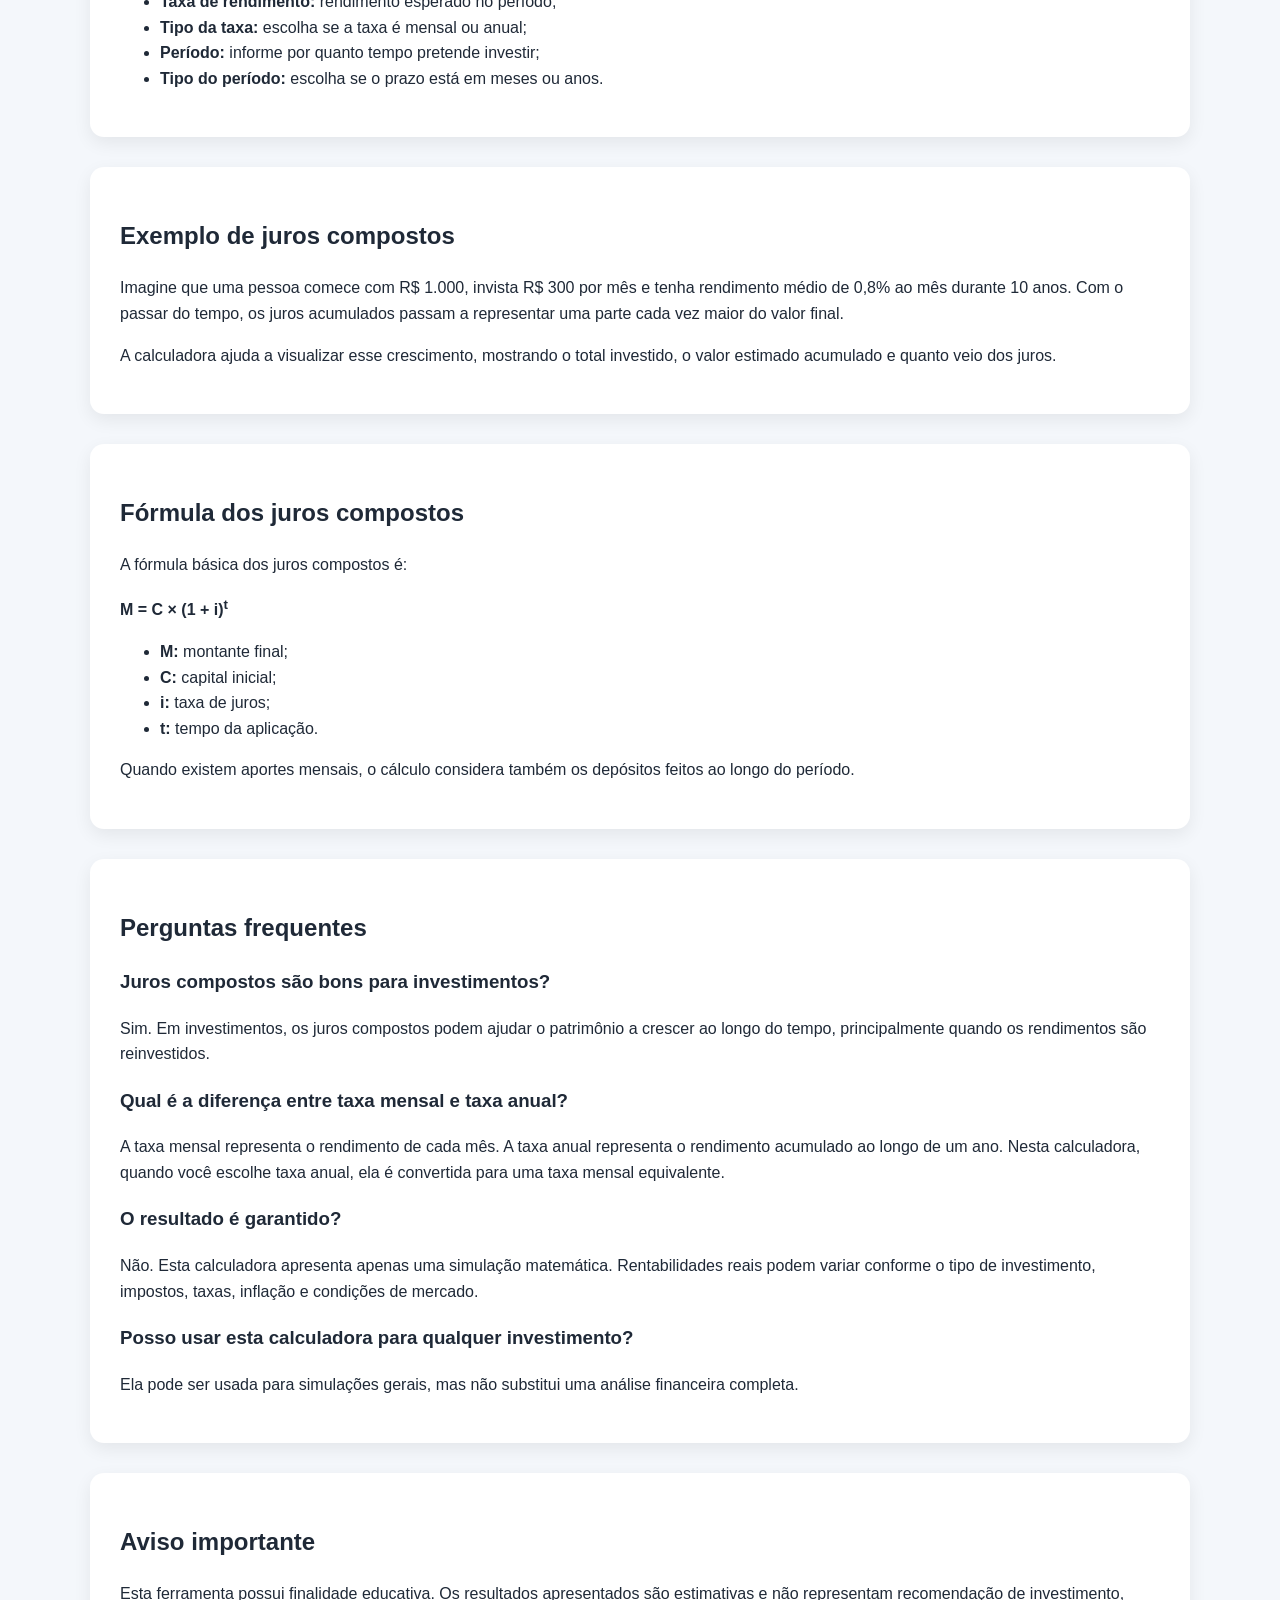
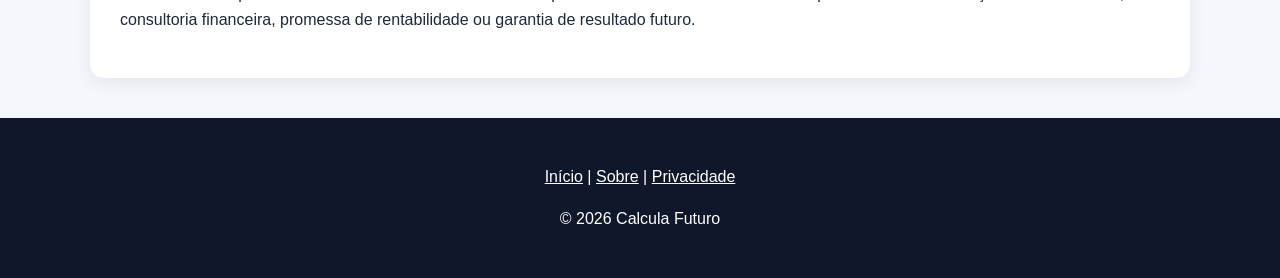
==== commit cbea9a5f: "Atualizar o juros-compostos.html" ====
--- a/juros-compostos.html
+++ b/juros-compostos.html
@@ -13,11 +13,19 @@
 <body>
 
   <header class="topo">
-    <div class="container">
-      <h1>Calculadora de Juros Compostos</h1>
-      <p>Simule investimentos com aportes mensais e veja quanto seu dinheiro pode crescer.</p>
-    </div>
-  </header>
+  <div class="container">
+    <h1>Calculadora de Juros Compostos</h1>
+    <p>Simule investimentos com aportes mensais e veja quanto seu dinheiro pode crescer.</p>
+
+    <nav class="menu">
+      <a href="index.html">Início</a>
+      <a href="juros-compostos.html">Juros Compostos</a>
+      <a href="reserva-emergencia.html">Reserva de Emergência</a>
+      <a href="sobre.html">Sobre</a>
+      <a href="privacidade.html">Privacidade</a>
+    </nav>
+  </div>
+</header>
 
   <main class="container">
 
--- a/style.css
+++ b/style.css
@@ -33,6 +33,29 @@
   margin: 0;
 }
 
+.menu {
+  margin-top: 25px;
+}
+
+.menu a {
+  color: white;
+  text-decoration: none;
+  font-weight: bold;
+  margin: 0 10px;
+  display: inline-block;
+}
+
+.menu a:hover {
+  text-decoration: underline;
+}
+
+@media (max-width: 768px) {
+  .menu a {
+    display: block;
+    margin: 10px 0;
+  }
+}
+
 .hero {
   background: white;
   margin-top: 30px;
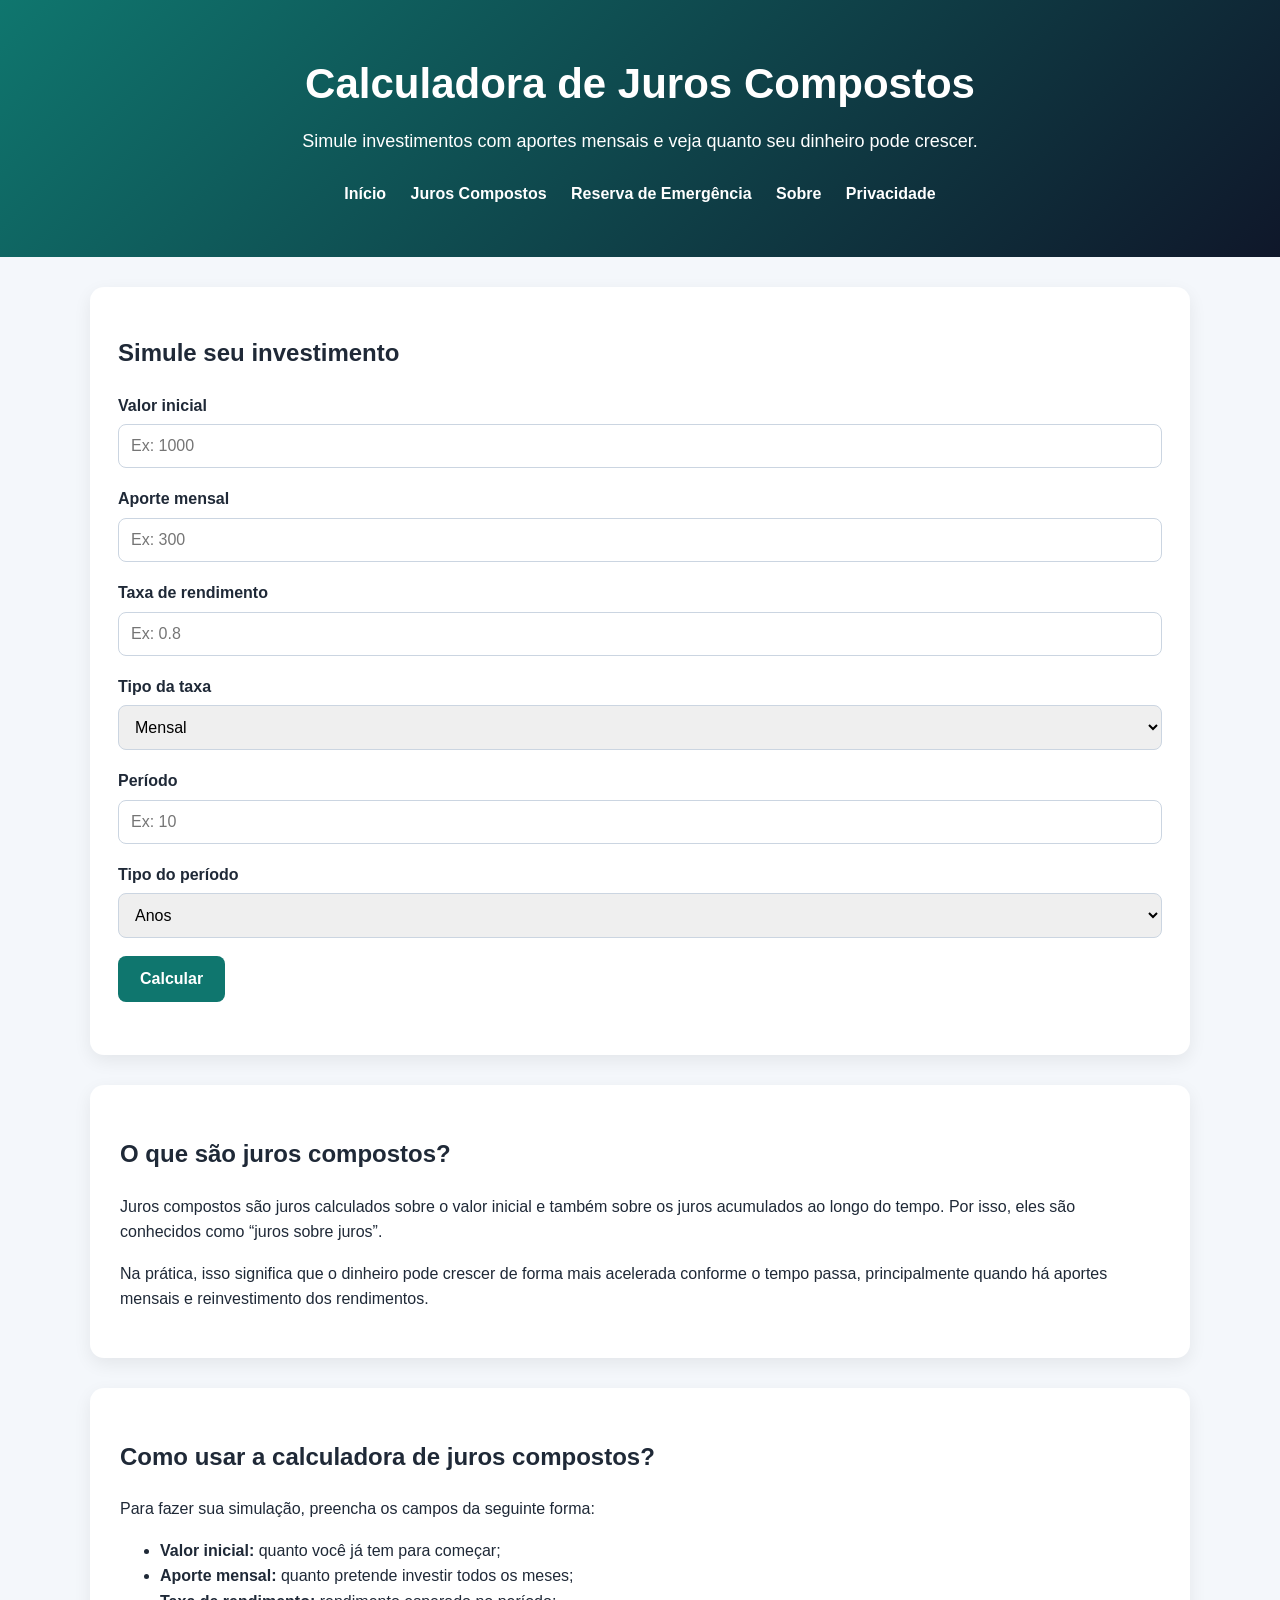
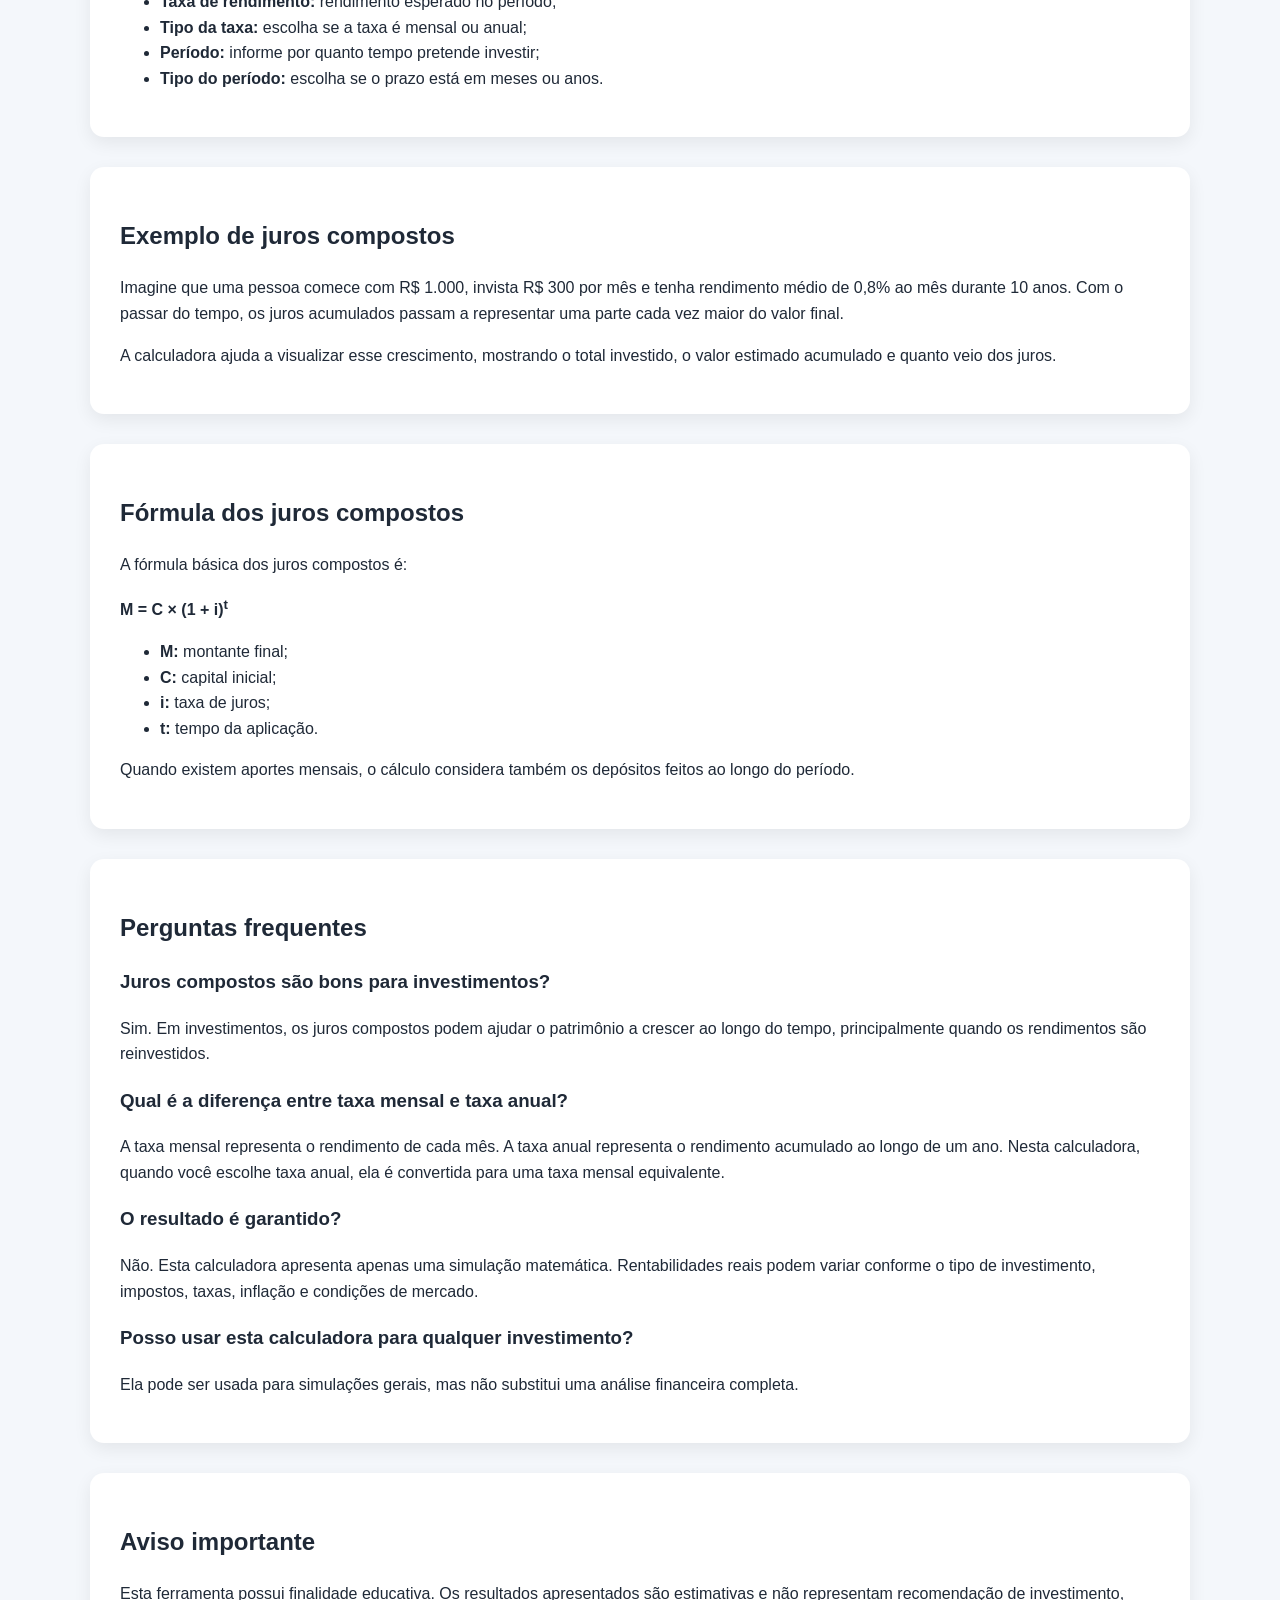
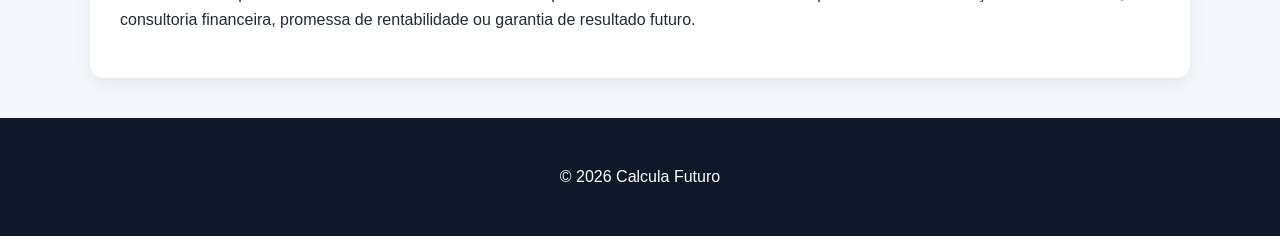
==== commit aa2bb178: "Atualizar o juros-compostos.html" ====
--- a/juros-compostos.html
+++ b/juros-compostos.html
@@ -179,11 +179,6 @@
 
   <footer class="rodape">
     <div class="container">
-      <p>
-        <a href="index.html">Início</a> |
-        <a href="sobre.html">Sobre</a> |
-        <a href="privacidade.html">Privacidade</a>
-      </p>
       <p>© 2026 Calcula Futuro</p>
     </div>
   </footer>
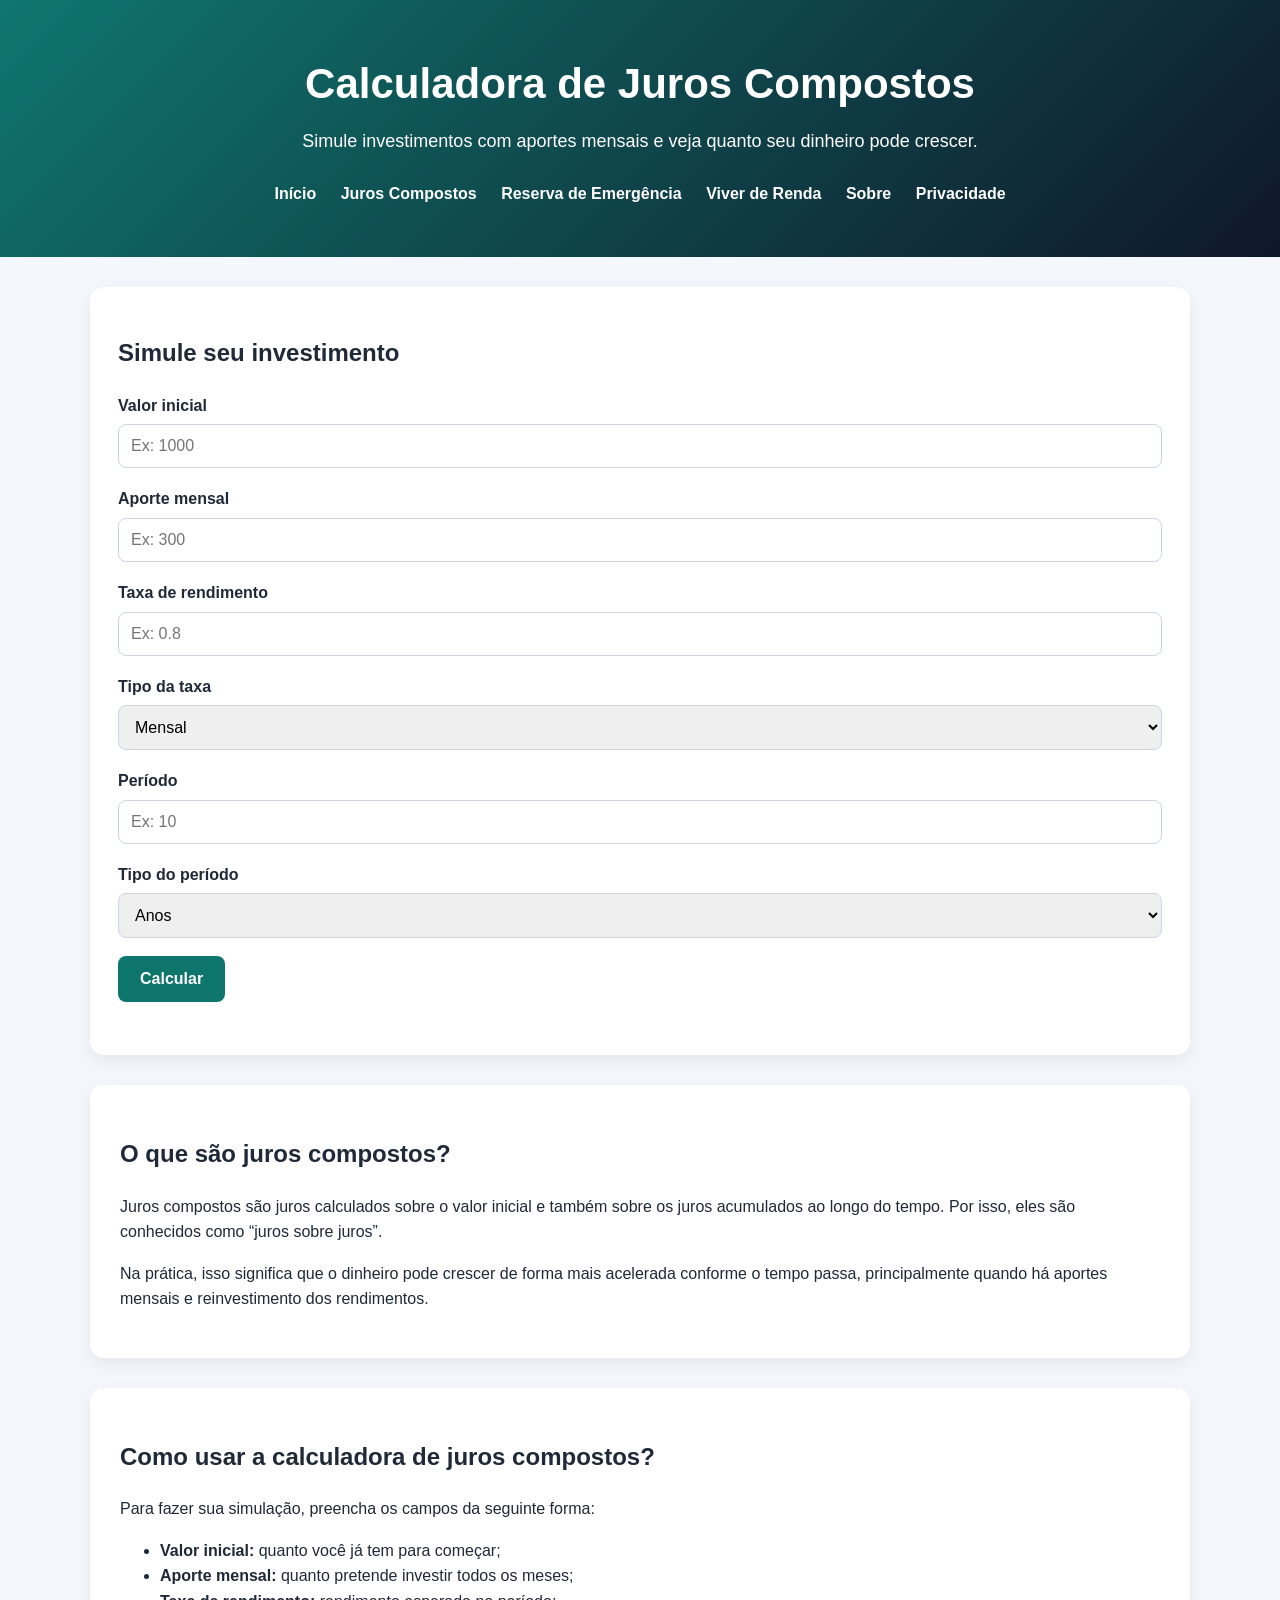
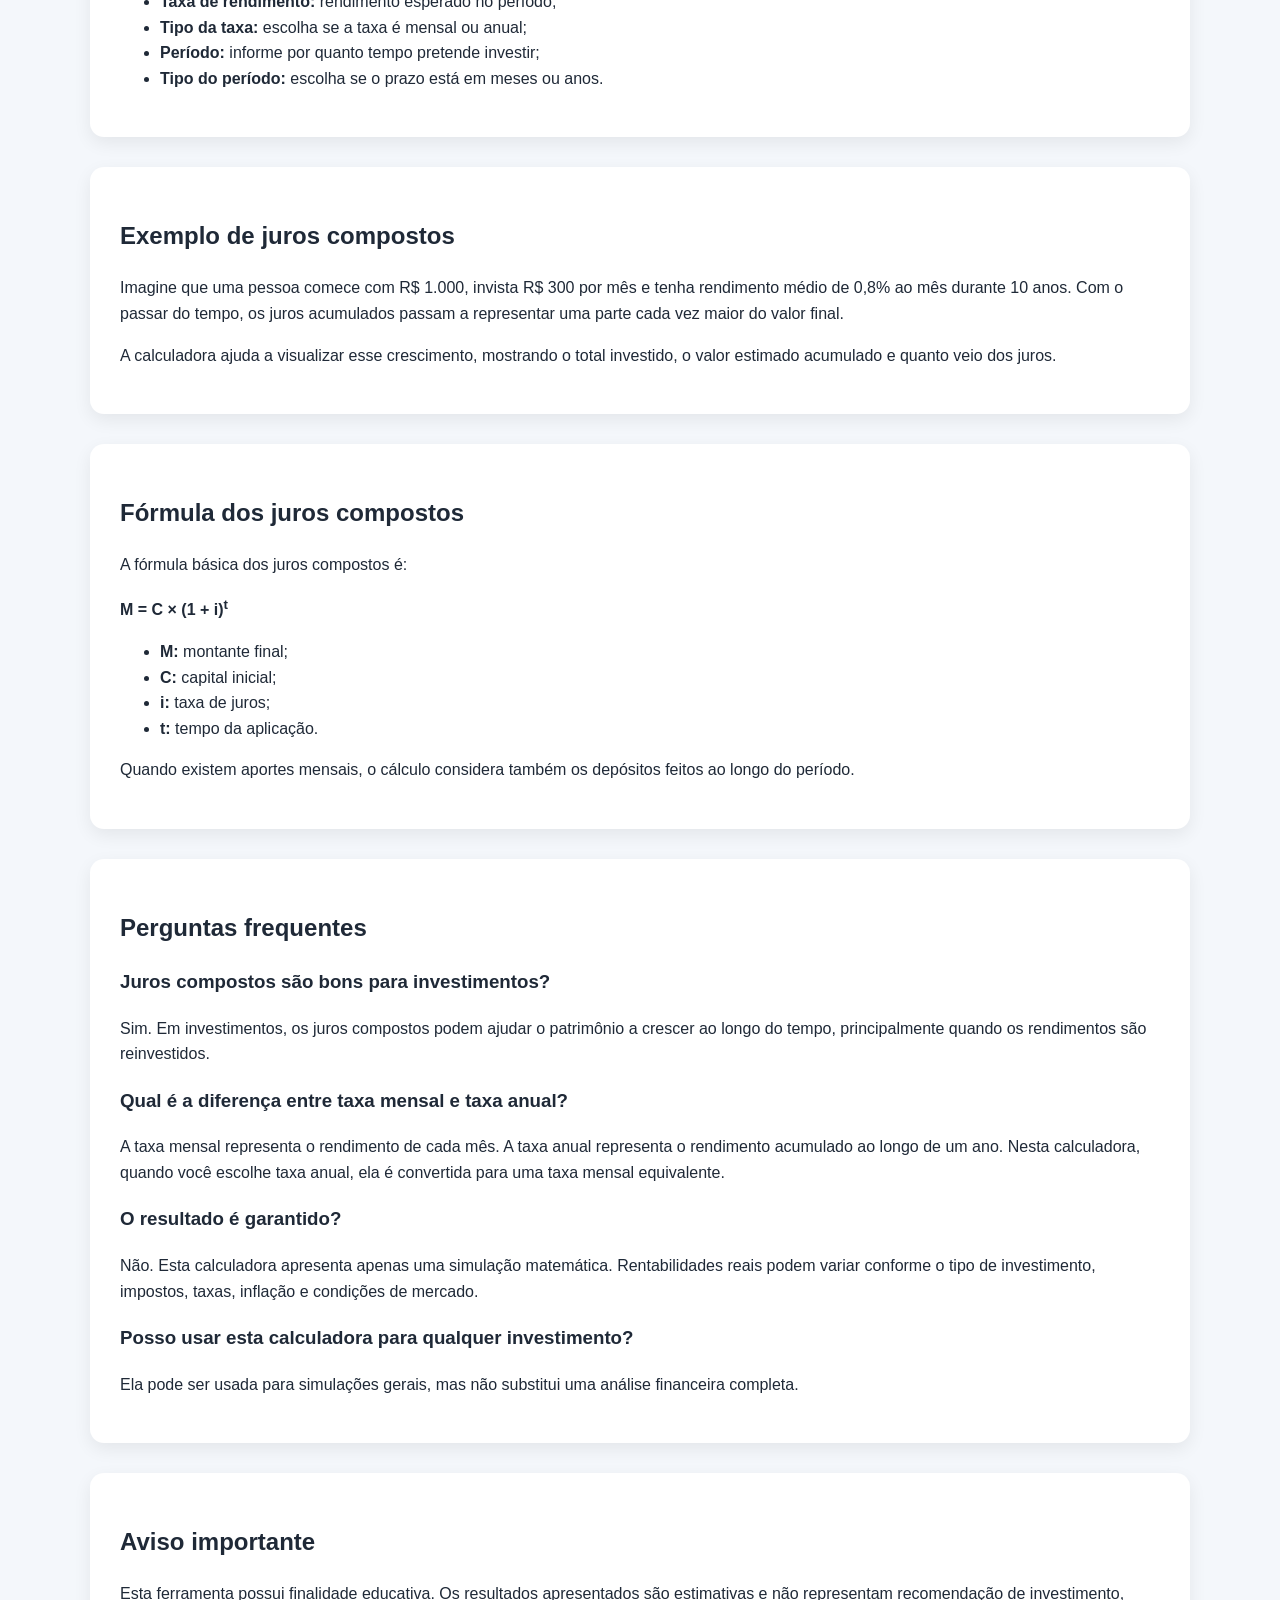
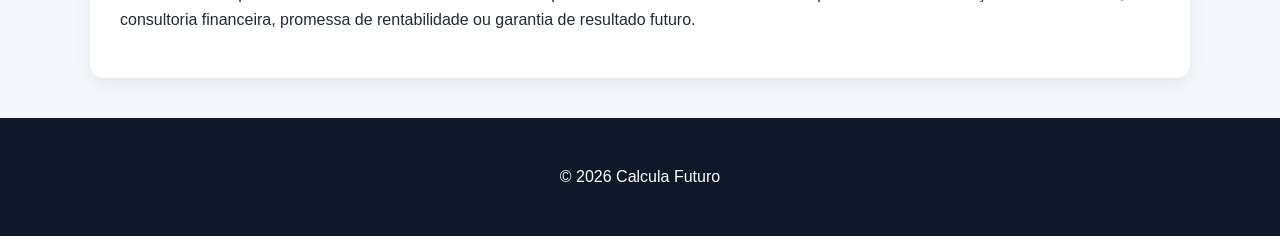
==== commit 7798c4d3: "Atualizar o juros-compostos.html" ====
--- a/juros-compostos.html
+++ b/juros-compostos.html
@@ -13,19 +13,20 @@
 <body>
 
   <header class="topo">
-  <div class="container">
-    <h1>Calculadora de Juros Compostos</h1>
-    <p>Simule investimentos com aportes mensais e veja quanto seu dinheiro pode crescer.</p>
+    <div class="container">
+      <h1>Calculadora de Juros Compostos</h1>
+      <p>Simule investimentos com aportes mensais e veja quanto seu dinheiro pode crescer.</p>
 
-    <nav class="menu">
-      <a href="index.html">Início</a>
-      <a href="juros-compostos.html">Juros Compostos</a>
-      <a href="reserva-emergencia.html">Reserva de Emergência</a>
-      <a href="sobre.html">Sobre</a>
-      <a href="privacidade.html">Privacidade</a>
-    </nav>
-  </div>
-</header>
+      <nav class="menu">
+        <a href="index.html">Início</a>
+        <a href="juros-compostos.html">Juros Compostos</a>
+        <a href="reserva-emergencia.html">Reserva de Emergência</a>
+        <a href="viver-de-renda.html">Viver de Renda</a>
+        <a href="sobre.html">Sobre</a>
+        <a href="privacidade.html">Privacidade</a>
+      </nav>
+    </div>
+  </header>
 
   <main class="container">
 
